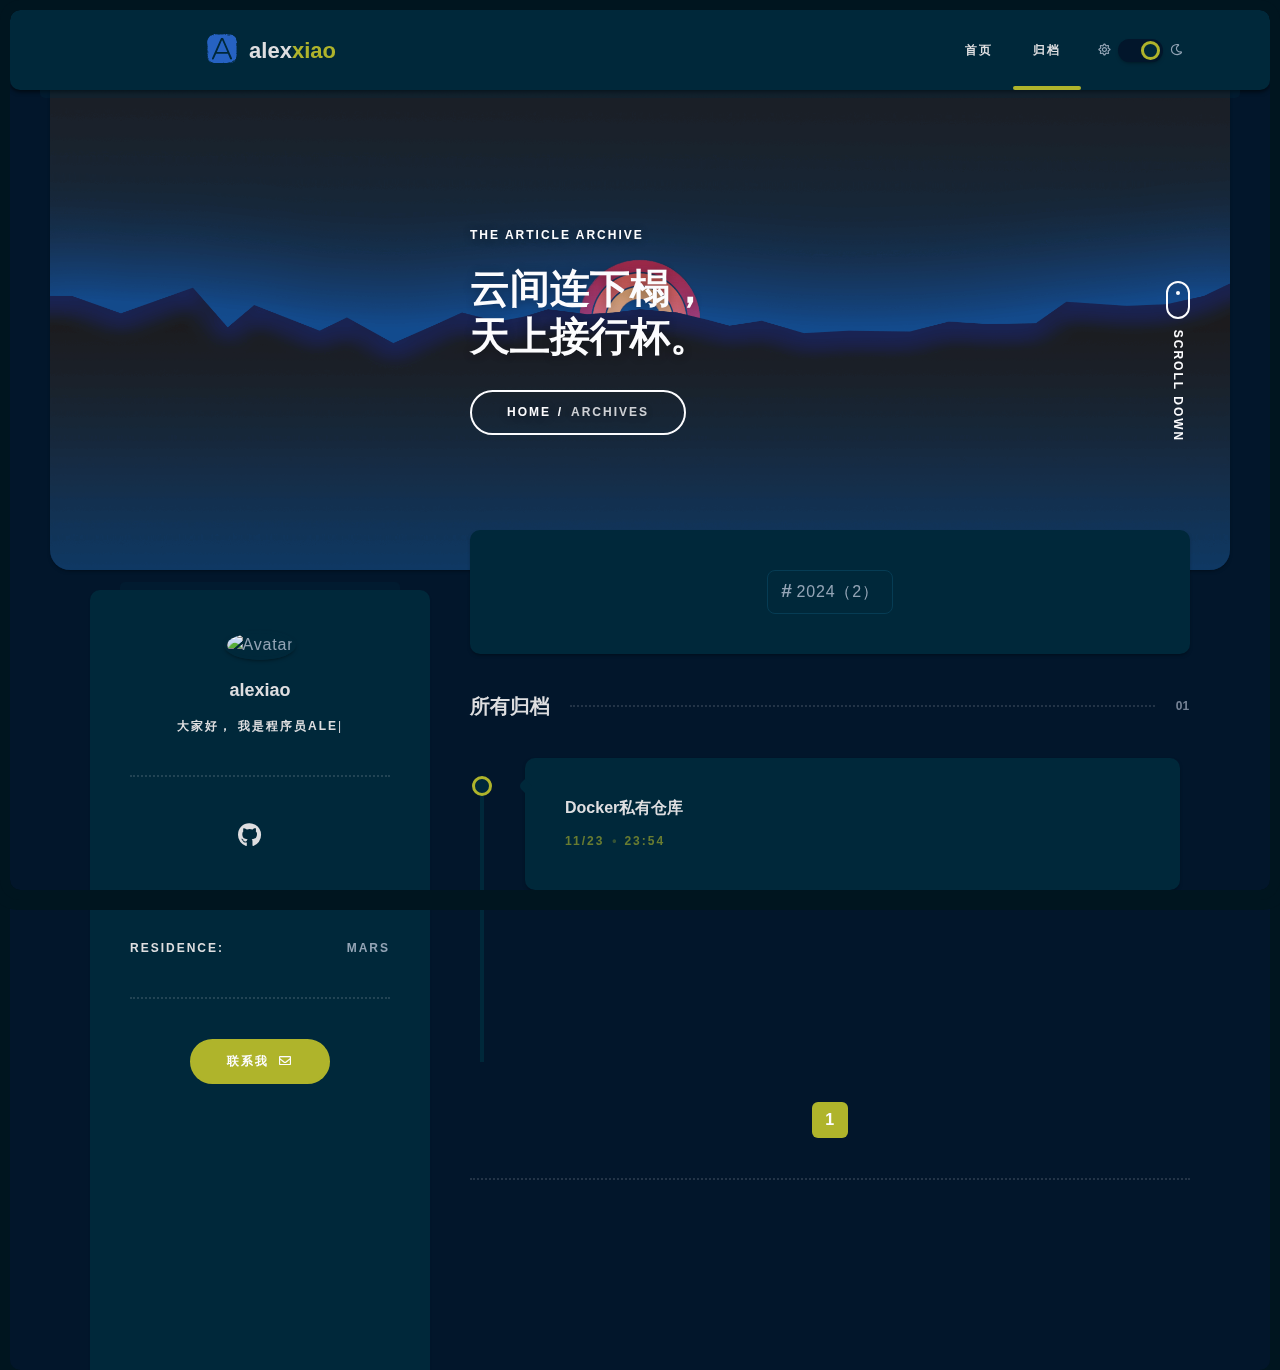
==== archives/index.html @ c77fba8f "Site updated: 2024-11-30 16:25:53" ====
<!DOCTYPE html>
<html lang="zh-Hans">

<head>
  <meta http-equiv="content-type" content="text/html; charset=utf-8">
<meta name="x5-fullscreen" content="true">
<meta name="full-screen" content="yes">
<meta name="theme-color" content="#317EFB" />
<meta content="width=device-width, initial-scale=1.0, maximum-scale=5.0, user-scalable=0" name="viewport">
<meta name="description" content="alexxiao的博客">
<meta property="og:type" content="website">
<meta property="og:title" content="AlexxiaoBlog">
<meta property="og:url" content="http://example.com/archives/index.html">
<meta property="og:site_name" content="AlexxiaoBlog">
<meta property="og:description" content="alexxiao的博客">
<meta property="og:locale">
<meta property="article:author" content="alexxiao">
<meta name="twitter:card" content="summary">


<title >AlexxiaoBlog</title>

<!-- Favicon -->

    <link href='/img/favicon.svg?v=2.2.4' rel='icon' type='image/png' sizes='16x16' ></link>


    <link href='/img/favicon.svg?v=2.2.4' rel='icon' type='image/png' sizes='32x32' ></link>




<!-- Plugin -->




    
<link rel="stylesheet" href="/css/plugins/bootstrap.row.css">

    
<link rel="stylesheet" href="https://unpkg.com/@fancyapps/ui@4.0/dist/fancybox.css">

    
    




<!-- Icon -->

    
<link rel="stylesheet" href="/css/plugins/font-awesome.min.css">




<!-- Variable -->
<script>window.ASYNC_CONFIG = {"hostname":"example.com","author":"alexxiao","root":"/","typed_text":["我是程序员alex，一名Java后端开发工程师。"],"theme_version":"2.2.4","theme":{"switch":true,"default":"style-dark"},"favicon":{"logo":"/img/favicon.svg","icon16":"/img/favicon.svg","icon32":"/img/favicon.svg","apple_touch_icon":null,"webmanifest":null,"visibilitychange":false,"hidden":"/failure.ico","show_text":"(/≧▽≦/)咦！又好了！","hide_text":"(●—●)喔哟，崩溃啦！"},"i18n":{"placeholder":"搜索文章...","empty":"找不到您查询的内容: ${query}","hits":"找到 ${hits} 条结果","hits_time":"找到 ${hits} 条结果（用时 ${time} 毫秒）","author":"本文作者：","copyright_link":"本文链接：","copyright_license_title":"版权声明：","copyright_license_content":"本博客所有文章除特别声明外，均默认采用 undefined 许可协议。","copy_success":"复制成功","copy_failure":"复制失败","open_read_mode":"进入阅读模式","exit_read_mode":"退出阅读模式","notice_outdate_message":"距离上次更新已经 undefined 天了, 文章内容可能已经过时。","sticky":"置顶","just":"刚刚","min":"分钟前","hour":"小时前","day":"天前","month":"个月前"},"swup":false,"plugin":{"flickr_justified_gallery":"https://unpkg.com/flickr-justified-gallery@latest/dist/fjGallery.min.js"},"icons":{"sun":"far fa-sun","moon":"far fa-moon","play":"fas fa-play","email":"far fa-envelope","next":"fas fa-arrow-right","calendar":"far fa-calendar-alt","clock":"far fa-clock","user":"far fa-user","back_top":"fas fa-arrow-up","close":"fas fa-times","search":"fas fa-search","reward":"fas fa-hand-holding-usd","toc_tag":"fas fa-th-list","read":"fas fa-book-reader","arrows":"fas fa-arrows-alt-h","double_arrows":"fas fa-angle-double-down","copy":"fas fa-copy"},"icontype":"font","highlight":{"plugin":"highlighjs","theme":true,"copy":true,"lang":true,"title":"default","height_limit":false},"toc":{"post_title":true},"live_time":{"start_time":"","prefix":"博客已萌萌哒运行 undefined 天"},"danmu":{"enable":true,"el":".trm-banner","avatar":true,"delayRange":5000,"speed":80}};</script>
<script id="async-page-config">window.PAGE_CONFIG = {"isPost":false,"isHome":false,"postUpdate":"2024-11-30 16:25:53"};</script>

<!-- Theme mode css -->
<link data-swup-theme rel="stylesheet" href="/css/index.css?v=2.2.4" id="trm-switch-style">
<script>
    let defaultMode = ASYNC_CONFIG.theme.default !=='auto' ?  ASYNC_CONFIG.theme.default : (window.matchMedia("(prefers-color-scheme: light)").matches ? 'style-light' : 'style-dark')
    let catchMode = localStorage.getItem('theme-mode') || defaultMode;
    let type = catchMode === 'style-dark' ? 'add' : 'remove';
    document.documentElement.classList[type]('dark')
</script>

<!-- CDN -->


    
    



<!-- Site Analytics -->

 
<meta name="generator" content="Hexo 7.3.0"></head>

<body>

  <!-- app wrapper -->
  <div class="trm-app-frame">

    <!-- page preloader -->
    <div class="trm-preloader">
    <div class="trm-holder">
        <div class="preloader">
            <div></div>
            <div></div>
            <div></div>
            <div></div>
            <div></div>
            <div></div>
            <div></div>
            <div></div>
            <div></div>
            <div></div>
        </div>
    </div>
</div>
    <!-- page preloader end -->

    <!-- change mode preloader -->
    <div class="trm-mode-swich-animation-frame">
    <div class="trm-mode-swich-animation">
        <i class="i-sun"><i class="iconfont far fa-sun"></i></i>
        <div class="trm-horizon"></div>
        <i class="i-moon"><i class="iconfont far fa-moon"></i></i>
    </div>
</div>
    <!-- change mode preloader end -->

      <!-- scroll container -->
      <div id="trm-dynamic-content" class="trm-swup-animation">
        <div id="trm-scroll-container" class="trm-scroll-container" style="opacity: 0">
            <!-- top bar -->
            <header class="trm-top-bar">
	<div class="container">
		<div class="trm-left-side">
			<!-- logo -->
<a href="/" class="trm-logo-frame trm-anima-link">
    
        <img alt="logo" src="/img/favicon.svg">
    
    
        <div class="trm-logo-text">
            alex<span>xiao</span>
        </div>
    
</a>
<!-- logo end -->
		</div>
		<div class="trm-right-side">
			<!-- menu -->
<div class="trm-menu">
    <nav>
        <ul>
            
            <li class="menu-item-has-children ">
                <a  href="/" target="">
                    首页
                </a>
                
            </li>
            
            <li class="menu-item-has-children current-menu-item">
                <a  href="/archives/" target="">
                    归档
                </a>
                
            </li>
            
        </ul>
    </nav>
</div>
<!-- menu end -->
			
    <!-- mode switcher place -->
    <div class="trm-mode-switcher-place">
        <div class="trm-mode-switcher">
            <i class="iconfont far fa-sun"></i>
            <input class="tgl tgl-light" id="trm-swich" type="checkbox">
            <label class="trm-swich" for="trm-swich"></label>
            <i class="iconfont far fa-moon"></i>
        </div>
    </div>
    <!-- mode switcher place end -->

			
		</div>
		<div class="trm-menu-btn">
			<span></span>
		</div>
	</div>
</header>
            <!-- top bar end -->

            <!-- body -->
            
<div class="trm-content-start">
    <!-- banner -->
    <div class="trm-banner">
    
    <!-- banner cover -->
    <img style="object-position:top;object-fit:cover;" alt="banner" class="trm-banner-cover" src="/img/banner.png">
    <!-- banner cover end -->
    

    <!-- banner content -->
    <div class="trm-banner-content trm-overlay">
        <div class="container">
            <div class="row">
                
                <div class="col-lg-4"></div>
                
                <div class="col-lg-8">

                    <!-- banner title -->
                    <div class="trm-banner-text ">
                        <div class="trm-label trm-mb-20">
                            The article archive
                        </div>
                        <h1 class="trm-mb-30 trm-hsmb-font">
                            云间连下榻，<br>天上接行杯。
                        </h1>

                        
                            <ul class="trm-breadcrumbs trm-label">
                                <li>
                                    <a href="/" class="trm-anima-link">Home</a>
                                </li>
                                <li>
                                    <span>
                                        archives
                                    </span>
                                </li>
                            </ul>
                        
                    </div>
                    <!-- banner title end -->

                    <!-- scroll hint -->
                    <span id="scroll-triger" class="trm-scroll-hint-frame">
                        <div class="trm-scroll-hint"></div>
                        <span class="trm-label">Scroll down</span>
                    </span>
                    <!-- scroll hint end -->

                </div>
            </div>
        </div>
    </div>
    <!-- banner content end -->
</div>
    <!-- banner end -->
    <div class="container">
        <div class="row">
            
                <div class="trm-page-sidebar col-lg-4 hidden-sm">
                    <!-- main card -->
                    <div class="trm-main-card-frame trm-sidebar">
    <div class="trm-main-card"> 
        <!-- card header -->
<div class="trm-mc-header">
    <div class="trm-avatar-frame trm-mb-20">
        <img alt="Avatar" class="trm-avatar" src="/img/avatar.png">
    </div>
    <h5 class="trm-name trm-mb-15">
        alexiao
    </h5>
    
        <div class="trm-label">
            大家好，
            <span class="trm-typed-text">
                <!-- Words for theme.user.typedText -->
            </span>
        </div>
    
</div>
<!-- card header end -->
        <!-- sidebar social -->

<div class="trm-divider trm-mb-40 trm-mt-40"></div>
<div class="trm-social">
    
        <a href="https://github.com" title="github" rel="nofollow" target="_blank">
            <i class="iconfont fab fa-github"></i>
        </a>
    
        <a href="https://gitee.com" title="gitee" rel="nofollow" target="_blank">
            <i class="iconfont iconfont cg-gitee"></i>
        </a>
    
</div>

<!-- sidebar social end -->
        <!-- info -->
<div class="trm-divider trm-mb-40 trm-mt-40"></div>
<ul class="trm-table trm-mb-20">
    
        <li>
            <div class="trm-label">
                Residence:
            </div>
            <div class="trm-label trm-label-light">
                Mars
            </div>
        </li>
    
</ul>
<!-- info end -->

        
    <div class="trm-divider trm-mb-40 trm-mt-40"></div>
    <!-- action button -->
    <div class="text-center">
        <a href="mailto:2810468241@qq.com" class="trm-btn">
            联系我
            <i class="iconfont far fa-envelope"></i>
        </a>
    </div>
    <!-- action button end -->

    </div>
</div>
                    <!-- main card end -->
                </div>
            
            <div class="trm-page-content col-lg-8">
                <div id="trm-content" class="trm-content">
                    <div class="row">
    <div class="col-lg-12">
        <div class="trm-card">
            <div style="padding: 0 20px;">
                
                    <ul class="trm-tag-list"><li class="trm-tag-list-item"><a class="archive-list-link" href="/archives/2024/">2024</a><span class="archive-list-count">（2）</span></li></ul>
                
            </div>
        </div>
    </div>
</div>

<!-- history -->

<div class="row">
    <div class="col-lg-12">
        <!-- title -->
        <h5 class="trm-title-with-divider">
            
                所有归档
            
            <span data-number="01"></span>
        </h5>
    </div>
    <div class="col-lg-12">
        <!-- timeline -->
        <div class="trm-timeline">
            
            <div class="trm-timeline-item trm-scroll-animation">
                <div class="trm-timeline-mark-light"></div>
                <div class="trm-timeline-mark"></div>
                <div class="trm-timeline-content more">
                    
                        <div class="trm-card-header">
                            <div class="trm-left-side">
                                <h6>
                                    <a href="/2024/11/23/Docker%E7%A7%81%E6%9C%89%E4%BB%93%E5%BA%93/" class="trm-anima-link">
                                        Docker私有仓库
                                    </a>
                                </h6>
                                <div class="trm-text-sm trm-accent-color trm-mt-15">
                                    <ul class="trm-card-data trm-label ">
                                        <li class="trm-accent-color">11/23</li>
                                        <li class="trm-accent-color">23:54</li>
                                        
                                    </ul>
                                </div>
                            </div>
                        </div>
                        
                    
                </div>
            </div>
            
            <div class="trm-timeline-item trm-scroll-animation">
                <div class="trm-timeline-mark-light"></div>
                <div class="trm-timeline-mark"></div>
                <div class="trm-timeline-content more">
                    
                        <div class="trm-card-header">
                            <div class="trm-left-side">
                                <h6>
                                    <a href="/2024/11/23/hello-world/" class="trm-anima-link">
                                        从零开始搭建一个后台模板
                                    </a>
                                </h6>
                                <div class="trm-text-sm trm-accent-color trm-mt-15">
                                    <ul class="trm-card-data trm-label ">
                                        <li class="trm-accent-color">11/23</li>
                                        <li class="trm-accent-color">18:32</li>
                                        
                                    </ul>
                                </div>
                            </div>
                        </div>
                        
                    
                </div>
            </div>
            
        </div>
        <!-- timeline end -->
    </div>
</div>

<!-- history end -->


    <div class="trm-pagination">
        <span class="page-number current">1</span>
    </div>





                    <div class="trm-divider footer-divider"></div>

                    <!-- footer -->
                    <footer class="trm-footer-card trm-scroll-animation">

    

    

    
        <div class="trm-footer-item">
            <span>
                由 <a href="https://hexo.io" target="_blank" rel="noopener">Hexo</a> 驱动 v7.3.0
            </span>
            <span class="footer-separator" data-separator=" | "></span>
            <span> 
                主题 - 
                <a rel="noopener" href='https://github.com/MaLuns/hexo-theme-async' target='_blank'>Async</a>
                v2.2.4
            </span>
        </div>
      

     

     
</footer>
                    <!-- footer end -->

                </div>
            </div>
        </div>
    </div>
</div>
            <!-- body end -->

            

            
<div class="trm-fixed-container">
    
    
    
    <div id="trm-back-top" class="trm-fixed-btn" data-title="回到顶部">
        <i class="iconfont fas fa-arrow-up"></i>
    </div>
</div>
        </div>
      </div>
      <!-- scroll container end -->
  </div>
  <!-- app wrapper end -->

  
  <!-- Plugin -->




    
    
<script src="https://unpkg.com/@fancyapps/ui@4.0/dist/fancybox.umd.js"></script>

    

    
        <script src="/js/plugins/typing.js?v=2.2.4"></script>
    

    

    <!-- 数学公式 -->
    

    <!-- 评论插件 -->
    

		
			<script src="/js/plugins/danmu.js?v=2.2.4"></script>
		




    <!-- Service Worker -->
    
    <!-- baidu push -->
    


<script id="async-script" src="/js/main.js?v=2.2.4"></script>

<!-- CDN -->


    

    

    



</body>

</html>
---- css/index.css ----
:root .trm-dark-icon {
  display: none;
}
:root.dark .trm-dark-icon {
  display: block;
}
:root.dark .trm-light-icon {
  display: none;
}
.click-animation:active {
  animation: linear 0.2s clickanimation forwards;
}
.shadow {
  transition: all 0.4s ease-in-out, box-shadow 0.3s ease;
  box-shadow: var(--box-shadow);
}
.shadow:hover {
  box-shadow: var(--box-shadow-hover);
}
@keyframes clickanimation {
  0% {
    transform: scale(1);
  }
  100% {
    transform: scale(0.97);
  }
}
:root {
  --primary: #afb42b;
  --primary-70: rgba(175, 180, 43, 0.7);
  --primary-50: rgba(175, 180, 43, 0.5);
  --primary-30: rgba(175, 180, 43, 0.3);
  --primary-weak: #c0ca33;
  --primary-weak-50: rgba(192, 202, 51, 0.5);
  --body-color: #5d5d5e;
  --body-color-5: rgba(93, 93, 94, 0.05);
  --body-bg-color: #00151f;
  --theme-color: #00283a;
  --theme-bg-color: #fcfcfe;
  --theme-bg-color-80: rgba(252, 252, 254, 0.8);
  --theme-bg2-color: #f4f5f7;
  --box-shadow: 1px 2px 4px -2px rgba(0, 0, 0, 0.15);
  --box-shadow-hover: 2px 2px 4px -2px #797979ab;
  --border-dotted: dotted 2px rgba(225, 225, 235, 0.9);
  --preloader-background: #00283a;
  --top-bar-box-shadow: 0 2px 4px 0 rgba(0, 0, 0, 0.15);
  --card-padding: 40px;
  --card-bottom-card: 40px;
  --card-border-radius: 10px;
  --card-top-color: #ffffff;
  --card-top-bg-color: #ff6a00;
  --card-cover-bg-color: #e9e9e9;
  --tabele-thead-bg-color: rgba(153, 169, 191, 0.1);
  --tabele-thead-border-color: #eee;
  --tab-border-color: #f1f1f1;
  --tab-botton-bg-color: #f1f1f1;
  --tab-botton-color: #7b7b7d;
  --tab-button-hover-bg-color: #eeeeee;
  --tab-button-active-bg-color: #ffffff;
  --fixed-button-bg-color: #ffffff;
  --fixed-button-color: #7b7b7d;
  --code-bg-color: #f1f1f1;
  --code-color: #476582;
  --notice-outdate-bg: #ffe6e6;
  --notice-outdate-color: #ff6666;
  --notice-outdate-border: #ff8080;
  --scroll-progress-bg-color: linear-gradient(#ffdddd, #e9ddff);
  --note-info-bg-color: #65758529;
  --note-tip-bg-color: #646cff29;
  --note-warning-bg-color: #eab30829;
  --note-danger-bg-color: #f43f5e29;
  --selection-bg-color: #1f2d3d;
  --selection-color: #f1f1f1;
}
:root.dark {
  --primary: #afb42b;
  --primary-70: rgba(175, 180, 43, 0.7);
  --primary-50: rgba(175, 180, 43, 0.5);
  --primary-30: rgba(175, 180, 43, 0.3);
  --primary-weak: #c0ca33;
  --primary-weak-50: rgba(192, 202, 51, 0.5);
  --body-color: #d1d9e9b3;
  --body-color-5: rgba(209, 217, 233, 0.05);
  --body-bg-color: #00151f;
  --theme-color: #dedee0;
  --theme-bg-color: #00283a;
  --theme-bg-color-80: rgba(0, 40, 58, 0.8);
  --theme-bg2-color: #02162b;
  --box-shadow: 0 2px 4px -2px rgba(0, 0, 0, 0.6);
  --box-shadow-hover: 2px 2px 4px -2px #282828fc;
  --border-dotted: dotted 2px rgba(225, 225, 235, 0.15);
  --preloader-background: #dedee0;
  --top-bar-box-shadow: 0 2px 4px 0 rgba(0, 0, 0, 0.6);
  --card-cover-bg-color: #162e38;
  --tabele-thead-bg-color: #525f663d;
  --tabele-thead-border-color: #ffffff1c;
  --tab-border-color: #063c54;
  --tab-botton-bg-color: #063c54;
  --tab-botton-color: #dedee0;
  --tab-button-hover-bg-color: #003146;
  --tab-button-active-bg-color: #042838;
  --fixed-button-bg-color: #063c54;
  --fixed-button-color: #dedee0;
  --code-bg-color: #3a3a3a;
  --code-color: #c9def1;
  --notice-outdate-bg: #403131;
  --notice-outdate-color: #ff6565;
  --notice-outdate-border: #bb1e1e;
  --scroll-progress-bg-color: linear-gradient(#82df7a80, #82df7a80);
  --selection-bg-color: #f1f1f1;
  --selection-color: #1f2d3d;
}
/* @media (prefers-color-scheme: dark) {
    :root {
        .dark()
    }
} */
@media (max-width: 768px) {
  :root {
    --card-padding: 20px;
    --card-bottom-card: 10px;
    --card-border-radius: 6px;
  }
  :root blockquote:before {
    top: 0;
  }
}
*,
::after,
::before {
  box-sizing: border-box;
  scrollbar-width: thin;
  scrollbar-color: var(--primary-50, #afb42b) transparent;
}
body {
  font-weight: 500;
  color: var(--body-color, #7b7b7d);
  background-color: var(--body-bg-color);
  letter-spacing: 0.05em;
  overflow-x: hidden;
  margin: 0;
  margin-right: calc(100% - 100vw);
  padding: 10px;
  height: 100vh;
  scroll-behavior: smooth;
  -webkit-font-smoothing: antialiased;
}
body::before {
  content: "";
  position: fixed;
  left: 10px;
  top: 10px;
  width: calc(100% - 20px);
  height: calc(100% - 20px);
  z-index: 9999;
  pointer-events: none;
  box-shadow: 0 0 0 20px var(--body-bg-color);
  border-radius: 10px;
  outline: var(--body-bg-color) solid 10px;
}
a,
a:hover {
  color: inherit;
  text-decoration: none;
}
a:focus {
  outline: inherit;
}
button {
  cursor: pointer;
}
.h1,
.h2,
.h3,
.h4,
.h5,
.h6,
h1,
h2,
h3,
h4,
h5,
h6 {
  line-height: 1.2;
  letter-spacing: 0;
  font-weight: 800;
  color: var(--theme-color, #00283a);
  margin-bottom: 0;
  margin-top: 0;
}
.h1,
h1 {
  font-size: 2.5rem;
}
.h2,
h2 {
  font-size: 2rem;
}
.h3,
h3 {
  font-size: 1.75rem;
}
.h4,
h4 {
  font-size: 1.5rem;
}
.h5,
h5 {
  font-size: 1.25rem;
}
.h6,
h6 {
  font-size: 1rem;
}
p {
  margin: 0;
}
.trm-text-sm {
  font-size: 12px;
}
.trm-text-lg {
  font-size: 16px;
}
.trm-contrast {
  color: var(--theme-color, #00283a) !important;
  opacity: 1 !important;
}
.trm-accent-color {
  color: var(--primary, #afb42b);
}
.trm-label {
  text-transform: uppercase;
  font-size: 12px;
  font-weight: 700;
  letter-spacing: 2px;
  color: var(--theme-color, #00283a);
  transition: all 0.4s ease-in-out;
}
.trm-label.trm-label-light {
  color: var(--body-color, #7b7b7d);
}
.trm-label.trm-label-color {
  color: var(--primary, #afb42b);
}
a.trm-label svg,
a.trm-label i {
  margin-left: 10px;
}
a.trm-label .arrow-right {
  margin-left: 5px;
  transition: all 0.4s ease-in-out;
}
a.trm-label:focus,
a.trm-label:hover {
  outline: inherit;
  color: var(--primary, #afb42b);
}
a.trm-label:focus .arrow-right,
a.trm-label:hover .arrow-right,
a.trm-label:focus .arrow-right,
a.trm-label:hover .arrow-right {
  transform: translateX(5px);
  color: inherit;
}
.trm-scroll-animation {
  transform: translateY(30px) scale(1.02);
  opacity: 0;
  transition: all 0.6s ease-in-out;
}
.trm-scroll-animation.trm-active-el {
  opacity: 1;
  transform: translateY(0) scale(1);
}
.trm-swup-animation {
  transition: all 0.6s ease-in-out;
  transition-delay: 0.6s;
}
html.is-animating .trm-preloader {
  opacity: 1;
  transition-delay: 0s;
  pointer-events: all;
  z-index: 100;
}
html.is-animating .trm-swup-animation {
  opacity: 0;
  transition-delay: 0s;
}
.trm-just-img {
  width: 100%;
  border-radius: 5px;
}
.trm-glow {
  animation-duration: 2s;
  animation-iteration-count: infinite;
  animation-name: glowing;
  animation-direction: alternate;
}
@keyframes glowing {
  0% {
    box-shadow: 0 0 0 transparent;
  }
  100% {
    box-shadow: 0 0 20px var(--primary-30, #afb42b);
  }
}
#trm-dynamic-content {
  height: 100%;
}
.trm-scroll-container {
  transition: opacity 0.6s;
}
.symbol-icon {
  width: 1em;
  height: 1em;
  vertical-align: -0.15em;
  fill: currentColor;
  overflow: hidden;
}
.katex-display {
  overflow-y: hidden;
  overflow-x: auto;
  padding: 0.5rem;
}
*::-webkit-selection,
*::-moz-selection,
*::selection {
  color: var(--selection-color);
  background-color: var(--selection-bg-color);
}
::-webkit-scrollbar {
  width: 8px;
  height: 8px;
}
::-webkit-scrollbar-thumb {
  border-radius: 2px;
  background-color: var(--primary-50, #afb42b);
}
::-webkit-scrollbar-track {
  border-radius: 2px;
  background-color: var(--body-bg-color);
}
@media (max-width: 768px) {
  body::before {
    content: unset;
  }
}
.trm-p-10 {
  padding: 10px !important;
}
.trm-mb-10 {
  margin-bottom: 10px;
}
.trm-mt-10 {
  margin-top: 10px;
}
.trm-p-15 {
  padding: 15px !important;
}
.trm-mb-15 {
  margin-bottom: 15px;
}
.trm-mt-15 {
  margin-top: 15px;
}
.trm-p-20 {
  padding: 20px !important;
}
.trm-mb-20 {
  margin-bottom: 20px;
}
.trm-mt-20 {
  margin-top: 20px;
}
.trm-p-25 {
  padding: 25px !important;
}
.trm-mb-25 {
  margin-bottom: 25px;
}
.trm-mt-25 {
  margin-top: 25px;
}
.trm-p-30 {
  padding: 30px !important;
}
.trm-mb-30 {
  margin-bottom: 30px;
}
.trm-mt-30 {
  margin-top: 30px;
}
.trm-p-35 {
  padding: 35px !important;
}
.trm-mb-35 {
  margin-bottom: 35px;
}
.trm-mt-35 {
  margin-top: 35px;
}
.trm-p-40 {
  padding: 40px !important;
}
.trm-mb-40 {
  margin-bottom: 40px;
}
.trm-mt-40 {
  margin-top: 40px;
}
.trm-preloader {
  width: 100%;
  height: 100vh;
  position: fixed;
  top: 0;
  left: 0;
  display: flex;
  justify-content: center;
  align-items: center;
  opacity: 0;
  pointer-events: none;
  transition: all 0.6s ease-in-out;
}
.preloader {
  width: 45px;
  height: 45px;
  position: absolute;
  left: 50%;
  top: 50%;
  transform: translateX(-50%) translateY(-50%);
  animation: rotatePreloader 1.5s infinite ease-in;
}
@keyframes rotatePreloader {
  0% {
    transform: translateX(-50%) translateY(-50%) rotateZ(0deg);
  }
  100% {
    transform: translateX(-50%) translateY(-50%) rotateZ(-360deg);
  }
}
.preloader div {
  position: absolute;
  width: 100%;
  height: 100%;
  opacity: 0;
}
.preloader div:before {
  content: "";
  position: absolute;
  left: 50%;
  top: 0;
  width: 12%;
  height: 12%;
  background-color: var(--preloader-background, #00283a);
  transform: translateX(-50%);
  border-radius: 50%;
}
.preloader div:nth-child(1) {
  transform: rotateZ(0deg);
  animation: rotateCircle1 1.5s infinite linear;
  z-index: 9;
}
@keyframes rotateCircle1 {
  0% {
    opacity: 0;
  }
  0% {
    opacity: 1;
    transform: rotateZ(36deg);
  }
  7% {
    transform: rotateZ(0deg);
  }
  57% {
    transform: rotateZ(0deg);
  }
  100% {
    transform: rotateZ(-324deg);
    opacity: 1;
  }
}
.preloader div:nth-child(2) {
  transform: rotateZ(36deg);
  animation: rotateCircle2 1.5s infinite linear;
  z-index: 8;
}
@keyframes rotateCircle2 {
  5% {
    opacity: 0;
  }
  5.0001% {
    opacity: 1;
    transform: rotateZ(0deg);
  }
  12% {
    transform: rotateZ(-36deg);
  }
  62% {
    transform: rotateZ(-36deg);
  }
  100% {
    transform: rotateZ(-324deg);
    opacity: 1;
  }
}
.preloader div:nth-child(3) {
  transform: rotateZ(72deg);
  animation: rotateCircle3 1.5s infinite linear;
  z-index: 7;
}
@keyframes rotateCircle3 {
  10% {
    opacity: 0;
  }
  10.0002% {
    opacity: 1;
    transform: rotateZ(-36deg);
  }
  17% {
    transform: rotateZ(-72deg);
  }
  67% {
    transform: rotateZ(-72deg);
  }
  100% {
    transform: rotateZ(-324deg);
    opacity: 1;
  }
}
.preloader div:nth-child(4) {
  transform: rotateZ(108deg);
  animation: rotateCircle4 1.5s infinite linear;
  z-index: 6;
}
@keyframes rotateCircle4 {
  15% {
    opacity: 0;
  }
  15.0003% {
    opacity: 1;
    transform: rotateZ(-72deg);
  }
  22% {
    transform: rotateZ(-108deg);
  }
  72% {
    transform: rotateZ(-108deg);
  }
  100% {
    transform: rotateZ(-324deg);
    opacity: 1;
  }
}
.preloader div:nth-child(5) {
  transform: rotateZ(144deg);
  animation: rotateCircle5 1.5s infinite linear;
  z-index: 5;
}
@keyframes rotateCircle5 {
  20% {
    opacity: 0;
  }
  20.0004% {
    opacity: 1;
    transform: rotateZ(-108deg);
  }
  27% {
    transform: rotateZ(-144deg);
  }
  77% {
    transform: rotateZ(-144deg);
  }
  100% {
    transform: rotateZ(-324deg);
    opacity: 1;
  }
}
.preloader div:nth-child(6) {
  transform: rotateZ(180deg);
  animation: rotateCircle6 1.5s infinite linear;
  z-index: 4;
}
@keyframes rotateCircle6 {
  25% {
    opacity: 0;
  }
  25.0005% {
    opacity: 1;
    transform: rotateZ(-144deg);
  }
  32% {
    transform: rotateZ(-180deg);
  }
  82% {
    transform: rotateZ(-180deg);
  }
  100% {
    transform: rotateZ(-324deg);
    opacity: 1;
  }
}
.preloader div:nth-child(7) {
  transform: rotateZ(216deg);
  animation: rotateCircle7 1.5s infinite linear;
  z-index: 3;
}
@keyframes rotateCircle7 {
  30% {
    opacity: 0;
  }
  30.0006% {
    opacity: 1;
    transform: rotateZ(-180deg);
  }
  37% {
    transform: rotateZ(-216deg);
  }
  87% {
    transform: rotateZ(-216deg);
  }
  100% {
    transform: rotateZ(-324deg);
    opacity: 1;
  }
}
.preloader div:nth-child(8) {
  transform: rotateZ(252deg);
  animation: rotateCircle8 1.5s infinite linear;
  z-index: 2;
}
@keyframes rotateCircle8 {
  35% {
    opacity: 0;
  }
  35.0007% {
    opacity: 1;
    transform: rotateZ(-216deg);
  }
  42% {
    transform: rotateZ(-252deg);
  }
  92% {
    transform: rotateZ(-252deg);
  }
  100% {
    transform: rotateZ(-324deg);
    opacity: 1;
  }
}
.preloader div:nth-child(9) {
  transform: rotateZ(288deg);
  animation: rotateCircle9 1.5s infinite linear;
  z-index: 1;
}
@keyframes rotateCircle9 {
  40% {
    opacity: 0;
  }
  40.0008% {
    opacity: 1;
    transform: rotateZ(-252deg);
  }
  47% {
    transform: rotateZ(-288deg);
  }
  97% {
    transform: rotateZ(-288deg);
  }
  100% {
    transform: rotateZ(-324deg);
    opacity: 1;
  }
}
.preloader div:nth-child(10) {
  transform: rotateZ(324deg);
  animation: rotateCircle10 1.5s infinite linear;
  z-index: 0;
}
@keyframes rotateCircle10 {
  45% {
    opacity: 0;
  }
  45.0009% {
    opacity: 1;
    transform: rotateZ(-288deg);
  }
  52% {
    transform: rotateZ(-324deg);
  }
  102% {
    transform: rotateZ(-324deg);
  }
  100% {
    transform: rotateZ(-324deg);
    opacity: 1;
  }
}
.trm-app-frame {
  border-radius: 10px;
  width: 100%;
  overflow: hidden;
  background-color: var(--theme-bg2-color, #f4f5f7);
  transition: all 0.4s ease-in-out;
  /* .trm-hidden-switcher {
        display: none;
    } */
}
.trm-app-frame .trm-content-start {
  margin: 0 40px;
}
.trm-app-frame .trm-content-start .container .trm-content {
  margin-top: -40px;
  padding: 0 0 40px;
  z-index: 0;
  position: relative;
  z-index: 1;
}
@media (max-width: 992px) {
  body {
    background-color: var(--theme-bg2-color, #f4f5f7);
    overflow: hidden auto;
    padding: 0;
  }
  .trm-app-frame {
    height: unset;
    border-radius: 0;
  }
  .trm-app-frame .trm-content-start {
    margin: 0;
    z-index: 999;
  }
  .trm-app-frame .trm-content-start .container .trm-content {
    margin-top: 0px;
  }
}
@media (max-width: 768px) {
  .trm-app-frame .trm-content-start .container {
    padding: 0 10px;
  }
  .trm-app-frame .trm-content-start .container .trm-content {
    margin-top: 10px;
    padding: 0 0 20px;
  }
}
.trm-top-bar {
  position: fixed;
  left: 10px;
  right: 10px;
  z-index: 9;
  height: 80px;
  border-radius: var(--card-border-radius, 10px);
  box-shadow: var(--top-bar-box-shadow, 0 2px 4px 0 rgba(0, 0, 0, 0.15));
  background-color: var(--theme-bg-color, #fcfcfe);
}
.trm-top-bar:after {
  content: "";
  position: absolute;
  left: 30px;
  height: 8px;
  width: calc(100% - 60px);
  background-color: var(--theme-bg-color, #fcfcfe);
  border-radius: 0 0 5px 5px;
  opacity: 0.3;
}
.trm-top-bar .container {
  display: flex;
  justify-content: space-between;
  align-items: center;
}
.trm-top-bar .container .trm-left-side {
  height: 100%;
  display: flex;
  align-items: center;
  justify-content: center;
  width: 33%;
}
.trm-top-bar .container .trm-left-side .trm-logo-frame {
  display: flex;
  align-items: center;
  height: 80px;
}
.trm-top-bar .container .trm-left-side .trm-logo-frame .trm-logo-text {
  position: relative;
  font-weight: 900;
  font-size: 22px;
  color: var(--theme-color, #00283a);
  letter-spacing: 0;
}
.trm-top-bar .container .trm-left-side .trm-logo-frame .trm-logo-text span {
  color: var(--primary, #afb42b);
}
.trm-top-bar .container .trm-left-side .trm-logo-frame img {
  width: 32px;
  margin-right: 10px;
}
.trm-top-bar .container .trm-right-side {
  height: 100%;
  display: flex;
  align-items: center;
  width: 66%;
  justify-content: flex-end;
}
.trm-top-bar .container .trm-search-btn {
  cursor: pointer;
}
.trm-top-bar .container .trm-mode-switcher-place + .trm-search-btn {
  margin-left: 20px;
}
@media (max-width: 1200px) {
  .trm-top-bar .trm-logo-text {
    display: none;
  }
  .trm-top-bar .container .trm-left-side {
    justify-content: start;
  }
  .trm-top-bar .container .trm-right-side {
    border-radius: 0 0 10px 10px;
    padding: 0 0 40px;
    display: flex;
    flex-direction: column;
    background-color: var(--theme-bg-color, #fcfcfe);
    position: absolute;
    z-index: -1;
    top: 80px;
    left: 0;
    height: auto;
    width: 100%;
    opacity: 0;
    pointer-events: none;
    box-shadow: var(--top-bar-box-shadow, 0 2px 4px 0 rgba(0, 0, 0, 0.15));
    transform: translateY(20px);
    transition: all 0.4s ease-in-out;
  }
  .trm-top-bar .container .trm-right-side.trm-active {
    opacity: 1;
    pointer-events: all;
    transform: translateY(0);
  }
}
@media (max-width: 992px) {
  .trm-top-bar {
    border-radius: 0;
    width: 100%;
  }
}
@media (max-width: 768px) {
  .trm-top-bar {
    left: 0;
    right: 0;
  }
}
.trm-menu {
  margin-right: 10px;
}
.trm-menu nav ul {
  display: flex;
  margin: 0;
  padding: 0;
}
.trm-menu nav ul li {
  height: 80px;
  position: relative;
  list-style-type: none;
  display: flex;
  justify-content: center;
  align-items: center;
}
.trm-menu nav ul li:after {
  content: "";
  position: absolute;
  bottom: 0;
  border-radius: 10px;
  height: 4px;
  width: 0;
  background-color: var(--primary, #afb42b);
  transition: all 0.4s ease-in-out;
}
.trm-menu nav ul li a {
  white-space: nowrap;
  height: 100%;
  width: 100%;
  padding: 0 20px;
  line-height: 80px;
  color: var(--theme-color, #00283a);
  text-transform: uppercase;
  font-size: 12px;
  letter-spacing: 2px;
  font-weight: 700;
  transition: all 0.4s ease-in-out;
}
.trm-menu nav ul li a:hover {
  color: var(--primary, #afb42b);
}
.trm-menu nav ul li ul {
  padding: 10px;
  pointer-events: none;
  background-color: var(--theme-bg-color, #fcfcfe);
  opacity: 0;
  transform: translateY(20px) translateX(-50%);
  height: auto;
  top: 80px;
  left: 50%;
  border-radius: 0 0 10px 10px;
  box-shadow: var(--box-shadow);
  position: absolute;
  z-index: 9;
  display: flex;
  flex-direction: column;
  transition: all 0.4s ease-in-out;
}
.trm-menu nav ul li ul li {
  height: 50px;
  margin: 0;
  justify-content: flex-start;
}
.trm-menu nav ul li ul li a {
  line-height: 50px;
}
.trm-menu nav ul li ul li:after,
.trm-menu nav ul li ul li:before {
  display: none;
}
.trm-menu nav ul li:hover ul {
  pointer-events: all;
  opacity: 1;
  transform: translateY(0) translateX(-50%);
}
.trm-menu nav ul li.current-item:after,
.trm-menu nav ul li.current-menu-item:after {
  width: 100%;
}
.trm-menu-btn {
  transform: scale(1.3);
  margin-top: 2px;
  padding: 8px 7px;
  width: 30px;
  height: 30px;
  cursor: pointer;
  display: none;
  justify-content: center;
  text-align: center;
}
.trm-menu-btn span {
  position: relative;
  margin: 5px 0 0;
}
.trm-menu-btn span:before {
  position: absolute;
  top: -5px;
}
.trm-menu-btn span:after {
  position: absolute;
  top: 5px;
}
.trm-menu-btn.trm-active span {
  transform: rotate(45deg);
}
.trm-menu-btn.trm-active span:before {
  transform: translate(0px, 5px) rotate(-90deg);
}
.trm-menu-btn.trm-active span:after {
  transform: translate(0px, -5px) rotate(-90deg);
}
.trm-menu-btn span,
.trm-menu-btn span:after,
.trm-menu-btn span:before {
  content: "";
  display: block;
  width: 15px;
  height: 0.15em;
  border-radius: 1px;
  background: var(--theme-color, #00283a);
  backface-visibility: hidden;
  transition: all 0.4s ease-in-out;
}
@media (max-width: 1200px) {
  .trm-menu {
    text-align: center;
    margin: 0;
    width: 100%;
  }
  .trm-menu nav {
    width: 100%;
  }
  .trm-menu nav ul {
    margin: 20px 0;
    flex-direction: column;
  }
  .trm-menu nav ul li {
    width: 100%;
    height: auto;
    display: block;
  }
  .trm-menu nav ul li:after {
    display: none;
  }
  .trm-menu nav ul li a {
    height: 50px;
    line-height: 50px;
  }
  /* .trm-menu nav ul li.menu-item-has-children a {
        pointer-events: none
    }

    .trm-menu nav ul li.menu-item-has-children ul li a {
        pointer-events: all
    } */
  .trm-menu nav ul li.current-menu-item a {
    color: var(--primary, #afb42b);
  }
  .trm-menu nav ul li.current-menu-item ul li a {
    color: var(--theme-color, #00283a);
  }
  .trm-menu nav ul li ul {
    border-radius: 0;
    background-color: var(--theme-bg2-color, #f4f5f7);
    top: 0;
    left: 0;
    width: 100%;
    padding: 0;
    position: relative;
    overflow: hidden;
    opacity: 1;
    transform: none;
    margin: 0;
    pointer-events: all;
    max-height: 0;
    box-shadow: var(--box-shadow);
    transform: translateY(20px);
  }
  .trm-menu nav ul li:hover ul {
    max-height: 300px;
    transform: translateY(0);
  }
  .trm-menu-btn {
    display: flex;
  }
}
.trm-mode-switcher-place .trm-mode-switcher {
  display: flex;
  justify-content: center;
  align-items: center;
}
.trm-mode-switcher-place .trm-mode-switcher svg,
.trm-mode-switcher-place .trm-mode-switcher i {
  margin: 0 7px;
  font-size: 12px;
}
.trm-mode-switcher-place .trm-mode-switcher .tgl {
  display: none;
}
.trm-mode-switcher-place .trm-mode-switcher .tgl,
.trm-mode-switcher-place .trm-mode-switcher .tgl *,
.trm-mode-switcher-place .trm-mode-switcher .tgl *:after,
.trm-mode-switcher-place .trm-mode-switcher .tgl *:before,
.trm-mode-switcher-place .trm-mode-switcher .tgl + .trm-swich,
.trm-mode-switcher-place .trm-mode-switcher .tgl:after,
.trm-mode-switcher-place .trm-mode-switcher .tgl:before {
  box-sizing: border-box;
}
.trm-mode-switcher-place .trm-mode-switcher .tgl::selection,
.trm-mode-switcher-place .trm-mode-switcher .tgl *::selection,
.trm-mode-switcher-place .trm-mode-switcher .tgl *:after::selection,
.trm-mode-switcher-place .trm-mode-switcher .tgl *:before::selection,
.trm-mode-switcher-place .trm-mode-switcher .tgl + .trm-swich::selection,
.trm-mode-switcher-place .trm-mode-switcher .tgl:after::selection,
.trm-mode-switcher-place .trm-mode-switcher .tgl:before::selection {
  background: 0;
}
.trm-mode-switcher-place .trm-mode-switcher .tgl + .trm-swich {
  outline: 0;
  display: block;
  width: 45px;
  height: 23px;
  position: relative;
  cursor: pointer;
  user-select: none;
}
.trm-mode-switcher-place .trm-mode-switcher .tgl + .trm-swich:after,
.trm-mode-switcher-place .trm-mode-switcher .tgl + .trm-swich:before {
  position: relative;
  display: block;
  content: "";
  width: 50%;
  height: 100%;
}
.trm-mode-switcher-place .trm-mode-switcher .tgl + .trm-swich:after {
  left: 0;
}
.trm-mode-switcher-place .trm-mode-switcher .tgl + .trm-swich:before {
  display: none;
}
.trm-mode-switcher-place .trm-mode-switcher .tgl:checked + .trm-swich:after {
  left: 50%;
}
.trm-mode-switcher-place .trm-mode-switcher .tgl-light + .trm-swich {
  margin-bottom: 0;
  box-shadow: var(--box-shadow);
  background: var(--theme-bg2-color, #f4f5f7);
  border-radius: 2em;
  padding: 2px;
  transition: all 0.4s ease-in-out;
}
.trm-mode-switcher-place .trm-mode-switcher .tgl-light + .trm-swich:after {
  width: 47%;
  border: solid 3px var(--primary, #afb42b);
  border-radius: 50%;
  background: var(--theme-bg-color, #fcfcfe);
  transition: all 0.2s ease-in-out;
}
.trm-mode-swich-animation-frame {
  position: fixed;
  width: 100%;
  height: 100%;
  display: flex;
  justify-content: center;
  align-items: center;
  opacity: 0;
  pointer-events: none;
  transition: all 0.4s ease-in-out;
}
.trm-mode-swich-animation-frame.trm-active {
  opacity: 1;
}
.trm-mode-swich-animation-frame .trm-mode-swich-animation {
  margin-bottom: 40px;
  width: 80px;
  height: 55px;
  position: relative;
  overflow: hidden;
  text-align: center;
}
.trm-mode-swich-animation-frame .trm-mode-swich-animation:before {
  content: "";
  height: 1px;
  width: 120%;
  border-bottom: dotted 5px var(--theme-color, #00283a);
  position: absolute;
  z-index: 9;
  bottom: 0;
  left: -10%;
}
.trm-mode-swich-animation-frame .trm-mode-swich-animation .i-sun {
  position: absolute;
  z-index: 0;
  top: 0;
  font-size: 32px;
  margin-left: -15px;
  opacity: 1;
  color: var(--theme-color, #00283a);
  transition: all 0.6s ease-in-out;
}
.trm-mode-swich-animation-frame .trm-mode-swich-animation .i-moon {
  position: absolute;
  z-index: 0;
  top: 0;
  font-size: 32px;
  margin-left: -15px;
  color: var(--theme-color, #00283a);
  opacity: 0;
  transform: translateY(70px) rotate(0);
  transition: all 0.6s ease-in-out;
}
.trm-mode-swich-animation-frame .trm-mode-swich-animation.trm-active .i-sun {
  transform: translateY(70px) rotate(360deg);
  opacity: 0;
}
.trm-mode-swich-animation-frame .trm-mode-swich-animation.trm-active .i-moon {
  transform: translateY(0) rotate(360deg);
  opacity: 1;
}
@media (max-width: 1200px) {
  .trm-mode-switcher {
    margin: 0 0 40px 0 !important;
  }
}
.portfolio {
  transition: all 0.4s ease-in-out;
}
.trm-list {
  padding: 0;
  margin: 0;
}
.trm-list li {
  position: relative;
  list-style-type: none;
  padding-left: 25px;
  color: var(--theme-color, #00283a);
  word-break: break-all;
}
.trm-list li:before {
  content: "";
  position: absolute;
  top: 6px;
  left: 0;
  height: 10px;
  width: 10px;
  border: solid 3px var(--primary, #afb42b);
  border-radius: 50%;
}
.trm-list li + li {
  margin-top: 15px;
}
.trm-tag-list {
  list-style: none;
  display: flex;
  padding: 0;
  margin: 0;
  justify-content: center;
  flex-wrap: wrap;
  gap: 0.6em;
}
.trm-tag-list .trm-tag-list-item {
  border: 1px solid var(--tab-border-color);
  padding: 0.4em 0.8em;
  border-radius: 8px;
  display: flex;
  align-items: center;
  cursor: pointer;
  transition: all 0.4s ease-in-out;
}
.trm-tag-list .trm-tag-list-item::before {
  content: "#";
  margin-right: 0.2em;
  font-size: 1.2em;
  font-weight: 600;
}
.trm-tag-list .trm-tag-list-item:hover {
  background-color: var(--primary);
  color: #fcfcfe;
  transform: scale(1.1);
}
blockquote {
  box-shadow: var(--box-shadow);
  margin: 0;
  display: block;
  position: relative;
  background-color: var(--theme-bg-color, #fcfcfe);
  color: var(--theme-color, #00283a);
  padding: 40px var(--card-padding, 40px);
  border-radius: var(--card-border-radius, 10px);
  font-style: italic;
  font-size: 16px;
  font-weight: 500;
}
blockquote:before {
  margin: 0;
  color: var(--primary, #afb42b);
  width: 50px;
  line-height: 55px;
  content: '"';
  position: absolute;
  top: 10px;
  left: 10px;
  font-size: 54px;
}
blockquote:after {
  margin: 0;
  color: var(--primary, #afb42b);
  line-height: 55px;
  content: '"';
  position: absolute;
  bottom: -16px;
  right: 16px;
  font-size: 54px;
}
.trm-card {
  background-color: var(--theme-bg-color, #fcfcfe);
  position: relative;
  border-radius: var(--card-border-radius, 10px);
  margin-bottom: var(--card-bottom-card, 40px);
  padding: var(--card-padding, 40px);
  transition: all 0.4s ease-in-out, box-shadow 0.3s ease;
  box-shadow: var(--box-shadow);
}
.trm-card .trm-icon {
  font-size: 22px;
  color: var(--theme-color, #00283a);
  margin-bottom: 20px;
}
.trm-card:hover {
  box-shadow: var(--box-shadow-hover);
}
.trm-skill-card {
  border-radius: var(--card-border-radius, 10px);
  background-color: var(--theme-bg-color, #fcfcfe);
  padding: var(--card-padding, 40px);
  margin-bottom: var(--card-bottom-card, 40px);
  transition: all 0.4s ease-in-out, box-shadow 0.3s ease;
  box-shadow: var(--box-shadow);
}
.trm-skill-card:hover {
  box-shadow: var(--box-shadow-hover);
}
.trm-skill-card .trm-skill-header {
  display: flex;
  justify-content: space-between;
}
.trm-skill-card .trm-progressbar-frame {
  overflow: hidden;
  border-radius: var(--card-border-radius, 10px);
  background-color: var(--theme-bg2-color, #f4f5f7);
  height: 5px;
  width: 100%;
  box-shadow: var(--box-shadow);
}
.trm-skill-card .trm-progressbar-frame .trm-progressbar {
  width: 0;
  height: 100%;
  background-color: var(--primary, #afb42b);
  transition: all 0.8s ease-in-out;
  transition-delay: 0.4s;
}
.trm-skill-card.trm-active-el .trm-progressbar-frame .p10 {
  width: 10%;
}
.trm-skill-card.trm-active-el .trm-progressbar-frame .p20 {
  width: 20%;
}
.trm-skill-card.trm-active-el .trm-progressbar-frame .p30 {
  width: 30%;
}
.trm-skill-card.trm-active-el .trm-progressbar-frame .p40 {
  width: 40%;
}
.trm-skill-card.trm-active-el .trm-progressbar-frame .p50 {
  width: 50%;
}
.trm-skill-card.trm-active-el .trm-progressbar-frame .p60 {
  width: 60%;
}
.trm-skill-card.trm-active-el .trm-progressbar-frame .p70 {
  width: 70%;
}
.trm-skill-card.trm-active-el .trm-progressbar-frame .p80 {
  width: 80%;
}
.trm-skill-card.trm-active-el .trm-progressbar-frame .p90 {
  width: 90%;
}
.trm-skill-card.trm-active-el .trm-progressbar-frame .p100 {
  width: 100%;
}
@media (max-width: 992px) {
  .trm-skill-card .trm-progressbar-frame .p10 {
    width: 10%;
  }
  .trm-skill-card .trm-progressbar-frame .p20 {
    width: 20%;
  }
  .trm-skill-card .trm-progressbar-frame .p30 {
    width: 30%;
  }
  .trm-skill-card .trm-progressbar-frame .p40 {
    width: 40%;
  }
  .trm-skill-card .trm-progressbar-frame .p50 {
    width: 50%;
  }
  .trm-skill-card .trm-progressbar-frame .p60 {
    width: 60%;
  }
  .trm-skill-card .trm-progressbar-frame .p70 {
    width: 70%;
  }
  .trm-skill-card .trm-progressbar-frame .p80 {
    width: 80%;
  }
  .trm-skill-card .trm-progressbar-frame .p90 {
    width: 90%;
  }
  .trm-skill-card .trm-progressbar-frame .p100 {
    width: 100%;
  }
}
.trm-link-box {
  padding: var(--card-padding, 40px);
  border-radius: var(--card-border-radius, 10px);
  background-color: var(--theme-bg-color, #fcfcfe);
  margin-bottom: var(--card-bottom-card, 40px);
  transition: all 0.4s ease-in-out, box-shadow 0.3s ease;
  box-shadow: var(--box-shadow);
}
.trm-link-box .trm-link-content {
  display: flex;
  align-items: center;
}
.trm-link-box .trm-link-text {
  flex: 1;
}
.trm-link-box .trm-link-text div {
  height: 2.6em;
}
.trm-link-box .trm-icon {
  width: 50px;
  height: 50px;
  margin-right: 20px;
}
.trm-link-box .trm-icon img {
  width: 100%;
  height: 100%;
  border-radius: 50%;
  box-shadow: none !important;
  padding: 2px;
}
.trm-link-box:active {
  animation: linear 0.2s clickanimation forwards;
}
.trm-link-box:hover {
  box-shadow: var(--box-shadow-hover);
}
.trm-main-card-frame {
  position: relative;
  z-index: 2;
  transform: translateY(-410px);
}
.trm-main-card-frame .trm-main-card {
  display: flex;
  flex-direction: column;
  justify-content: flex-start;
  padding: var(--card-padding, 40px);
  border-radius: var(--card-border-radius, 10px);
  width: 100%;
  height: calc(100vh - 100px);
  box-shadow: 0 2px 4px -2px rgba(0, 0, 0, 0.15);
  background-color: var(--theme-bg-color, #fcfcfe);
}
.trm-main-card-frame .trm-main-card.trm-active-el {
  border-radius: 0;
}
.trm-main-card-frame .trm-main-card:before {
  content: "";
  position: absolute;
  left: 30px;
  top: -8px;
  height: 8px;
  width: calc(100% - 60px);
  background-color: var(--theme-bg-color, #fcfcfe);
  border-radius: 5px 5px 0 0;
  opacity: 0.3;
}
.trm-main-card-frame .trm-main-card .trm-social {
  display: flex;
  flex-wrap: wrap;
  justify-content: center;
}
.trm-main-card-frame .trm-main-card .trm-social a {
  color: var(--theme-color, #00283a);
  margin: 6px 10px;
  transition: all 0.4s ease-in-out;
}
.trm-main-card-frame .trm-main-card .trm-social a:hover {
  color: var(--primary, #afb42b);
}
.trm-main-card-frame .trm-main-card .trm-social a svg,
.trm-main-card-frame .trm-main-card .trm-social a i {
  font-size: 24px;
}
.trm-main-card-frame .trm-main-card .trm-table {
  padding: 0;
  margin: 0;
}
.trm-main-card-frame .trm-main-card .trm-table li {
  display: flex;
  justify-content: space-between;
  margin-bottom: 10px;
}
.trm-main-card-frame .trm-main-card .trm-table li:last-child {
  margin-bottom: 0;
}
@media (min-width: 992px) {
  .trm-main-card-frame.fixed {
    position: fixed;
    top: 90px;
    transform: translateY(0);
  }
  .trm-main-card-frame.fixed .trm-main-card {
    border-radius: 0;
  }
}
@keyframes blink {
  0%,
  100% {
    opacity: 0;
  }
  50% {
    opacity: 1;
  }
}
@media (max-width: 992px) {
  .trm-main-card-frame {
    transform: translateY(-40px);
  }
  .trm-main-card-frame .trm-main-card {
    border-radius: var(--card-border-radius, 10px) !important;
    height: auto;
  }
}
.trm-mc-header {
  text-align: center;
}
.trm-mc-header .trm-avatar-frame {
  position: relative;
  display: inline-block;
}
.trm-mc-header .trm-avatar-frame .trm-avatar {
  border: solid 3px var(--theme-bg-color, #fcfcfe);
  box-shadow: var(--box-shadow);
  width: 110px;
  height: 110px;
  border-radius: 50%;
  object-fit: cover;
  object-position: top;
}
.trm-mc-header .trm-name {
  font-size: 18px;
}
.trm-mc-header .trm-name.trm-name-lg {
  font-size: 32px;
}
.trm-mc-header .trm-typed-text::after {
  content: "|";
  font-weight: 200;
  animation: blink ease 1s infinite;
}
.trm-counter-up {
  text-align: center;
  border-radius: var(--card-border-radius, 10px);
  box-shadow: var(--box-shadow);
  background-color: var(--theme-bg-color, #fcfcfe);
  padding: var(--card-padding, 40px);
  margin-bottom: var(--card-bottom-card, 40px);
}
.trm-counter-up:before {
  content: "";
  position: absolute;
  left: 30px;
  top: -8px;
  height: 8px;
  width: calc(100% - 60px);
  background-color: var(--theme-bg-color, #fcfcfe);
  border-radius: 5px 5px 0 0;
  opacity: 0.3;
}
.trm-counter-up .trm-counter-number {
  font-size: 24px;
  font-weight: 900;
  color: var(--theme-color, #00283a);
  line-height: 20px;
}
.trm-counter-up .trm-counter-number .trm-counter-symbol {
  color: var(--primary, #afb42b);
  font-size: 16px;
  margin-left: 3px;
}
.trm-contact-card {
  border-radius: var(--card-border-radius, 10px);
  background: var(--theme-bg-color, #fcfcfe);
  padding: var(--card-padding, 40px);
  box-shadow: var(--box-shadow);
}
.trm-contact-card .trm-form-bottom {
  display: flex;
  align-items: center;
}
.trm-contact-card .trm-form-bottom .trm-text-sm {
  margin-left: 40px;
}
@media (max-width: 992px) {
  .trm-contact-card .trm-form-bottom {
    flex-direction: column;
  }
  .trm-contact-card .trm-form-bottom .trm-text-sm {
    margin-left: 0;
    margin-top: 20px;
    text-align: center;
  }
}
.trm-blog-card {
  background-color: var(--theme-bg-color, #fcfcfe);
  position: relative;
  overflow: hidden;
  border-radius: var(--card-border-radius, 10px);
  margin-bottom: var(--card-bottom-card, 40px);
  transition: all 0.4s ease-in-out, box-shadow 0.3s ease;
  box-shadow: var(--box-shadow);
}
.trm-blog-card:active {
  animation: linear 0.2s clickanimation forwards;
}
.trm-blog-card:hover {
  box-shadow: var(--box-shadow-hover);
}
.trm-blog-card .trm-top {
  position: absolute;
  top: -18px;
  right: -36px;
  background: var(--card-top-bg-color);
  color: var(--card-top-color);
  padding: 30px 30px 4px;
  transform: rotate(45deg);
  font-size: 12px;
}
.trm-blog-card .trm-cover-frame {
  display: block;
  position: relative;
  padding-bottom: 60%;
  overflow: hidden;
}
.trm-blog-card .trm-cover-frame .trm-cover-date,
.trm-blog-card .trm-cover-frame .trm-cover-img,
.trm-blog-card .trm-cover-frame img {
  position: absolute;
  top: 0;
  left: 0;
  width: 100%;
  height: 100%;
  object-fit: cover;
  object-position: center;
  transform: scale(1.05);
  transition: all 0.4s ease-in-out;
}
.trm-blog-card .trm-cover-frame .trm-cover-date {
  background-color: var(--card-cover-bg-color, #f3f3f3);
  display: flex;
  flex-direction: column;
  justify-content: center;
  align-items: center;
  line-height: 1.2;
  font-family: fantasy;
}
.trm-blog-card .trm-cover-frame .trm-cover-date .trm-cover-day {
  font-size: 100px;
  font-weight: 800;
}
.trm-blog-card .trm-cover-frame .trm-cover-date .trm-cover-month {
  font-size: 20px;
}
.trm-blog-card .trm-cover-frame .trm-cover-img {
  background-repeat: no-repeat;
  background-position: center;
  background-size: cover;
}
.trm-blog-card .trm-card-descr {
  padding: var(--card-padding, 40px);
}
.trm-blog-card .trm-card-descr h5 a {
  font-size: 1.1rem;
  white-space: nowrap;
  text-overflow: ellipsis;
  width: 100%;
  display: inline-block;
  overflow: hidden;
}
.trm-blog-card .trm-card-descr .trm-category a {
  opacity: 0.6;
  transition: all 0.4s ease-in-out;
}
.trm-blog-card .trm-card-descr .trm-category a:hover {
  opacity: 1;
  color: var(--primary, #afb42b);
}
.trm-blog-card:hover .trm-cover-frame .trm-cover-img,
.trm-blog-card:hover .trm-cover-frame img {
  transform: scale(1);
}
.trm-card-data {
  padding: 0;
  margin: 0;
  display: flex;
}
.trm-card-data li {
  list-style-type: none;
  padding-right: 20px;
  position: relative;
  opacity: 0.6;
}
.trm-card-data li:after {
  content: "•";
  position: absolute;
  top: 0;
  right: 6px;
  opacity: 0.5;
}
.trm-card-data li:last-child:after {
  display: none;
}
.trm-older-publications-card {
  background-color: var(--theme-bg-color, #fcfcfe);
  position: relative;
  overflow: hidden;
  border-radius: var(--card-border-radius, 10px);
  padding: var(--card-padding, 40px);
  margin-bottom: var(--card-bottom-card, 40px);
  transition: all 0.4s ease-in-out, box-shadow 0.3s ease;
  box-shadow: var(--box-shadow);
}
.trm-older-publications-card:hover {
  box-shadow: var(--box-shadow-hover);
}
.trm-older-publications-card .trm-older-publication {
  margin-bottom: var(--card-bottom-card, 40px);
}
.trm-older-publications-card .trm-older-publication .trm-op-top {
  width: 100%;
  display: flex;
  align-items: center;
  justify-content: space-between;
}
.trm-older-publications-card .trm-older-publication .trm-op-top .trm-op-cover {
  width: 30%;
  height: 50px;
  margin-right: 20px;
  border-radius: 5px;
  position: relative;
  overflow: hidden;
}
.trm-older-publications-card .trm-older-publication .trm-op-top .trm-op-cover img {
  transform: scale(1.1);
  width: 100%;
  height: 100%;
  object-fit: cover;
  object-position: center;
  border-radius: 5px;
  transition: all 0.4s ease-in-out;
}
.trm-older-publications-card .trm-older-publication .trm-op-top .trm-op-title {
  width: 70%;
  overflow: hidden;
  text-overflow: ellipsis;
  display: -moz-box;
  -moz-box-orient: vertical;
  display: -webkit-box;
  -webkit-line-clamp: 2;
  -webkit-box-orient: vertical;
  line-clamp: 2;
  box-orient: vertical;
  transition: all 0.4s ease-in-out;
}
.trm-older-publications-card .trm-older-publication .trm-op-top:hover .trm-op-cover img {
  transform: scale(1);
}
.trm-older-publications-card .trm-older-publication .trm-op-top:hover .trm-op-title {
  color: var(--primary, #afb42b);
}
.trm-older-publications-card .trm-older-publication .trm-category a {
  opacity: 0.6;
  transition: all 0.4s ease-in-out;
}
.trm-older-publications-card .trm-older-publication .trm-category a:hover {
  opacity: 1;
  color: var(--primary, #afb42b);
}
.trm-older-publications-card .trm-older-publication .trm-card-data {
  padding: 0;
  margin: 0;
  display: flex;
}
.trm-older-publications-card .trm-older-publication .trm-card-data li {
  list-style-type: none;
  padding-right: 20px;
  position: relative;
  opacity: 0.6;
}
.trm-older-publications-card .trm-older-publication .trm-card-data li:after {
  content: "•";
  position: absolute;
  top: 0;
  right: 6px;
  opacity: 0.5;
}
.trm-older-publications-card .trm-older-publication .trm-card-data li:last-child:after {
  display: none;
}
.trm-older-publications-card .trm-older-publication:last-child {
  margin-bottom: 0;
}
.trm-blog-categories {
  text-align: center;
  position: relative;
  background-color: var(--theme-bg-color, #fcfcfe);
  border-radius: var(--card-border-radius, 10px);
  padding: var(--card-padding, 40px);
  margin-bottom: var(--card-bottom-card, 40px);
  transition: all 0.4s ease-in-out, box-shadow 0.3s ease;
  box-shadow: var(--box-shadow);
}
.trm-blog-categories:hover {
  box-shadow: var(--box-shadow-hover);
}
.trm-blog-categories:before {
  content: "";
  position: absolute;
  left: 30px;
  top: -8px;
  height: 8px;
  width: calc(100% - 60px);
  background-color: var(--theme-bg-color, #fcfcfe);
  border-radius: 5px 5px 0 0;
  opacity: 0.3;
}
.trm-blog-categories .trm-number {
  color: var(--theme-bg-color, #fcfcfe);
  margin-left: 5px;
  border-radius: 20px;
  font-size: 12px;
  font-weight: 600;
  display: inline-block;
  padding: 3px 10px;
  transform: translateY(-2px);
  background-color: var(--primary, #afb42b);
}
.trm-price {
  position: relative;
  overflow: hidden;
  text-align: center;
  background-color: var(--theme-bg-color, #fcfcfe);
  border-radius: var(--card-border-radius, 10px);
  padding: var(--card-padding, 40px);
  margin-bottom: var(--card-bottom-card, 40px);
  transition: all 0.4s ease-in-out, box-shadow 0.3s ease;
  box-shadow: var(--box-shadow);
}
.trm-price:hover {
  box-shadow: var(--box-shadow-hover);
}
.trm-price.trm-popular:after {
  content: "popular";
  color: #fcfcfe;
  text-transform: uppercase;
  font-size: 10px;
  font-weight: 700;
  letter-spacing: 2px;
  line-height: 20px;
  padding: 0 40px;
  background-color: var(--primary, #afb42b);
  height: 20px;
  transform: rotate(45deg);
  position: absolute;
  top: 23px;
  right: -40px;
}
.trm-price .trm-price-header {
  margin-bottom: 30px;
}
.trm-price .trm-price-number {
  font-size: 32px;
  font-weight: 900;
  color: var(--theme-color, #00283a);
  line-height: 30px;
}
.trm-price .trm-price-number sup {
  font-weight: 300;
  font-size: 14px;
  margin: 0 5px;
  color: var(--body-color, #7b7b7d);
}
.trm-price .trm-price-list {
  padding: 0;
  margin: 0 0 40px;
}
.trm-price .trm-price-list li {
  list-style-type: none;
  margin-bottom: 20px;
}
.trm-price .trm-price-list li.trm-label-light {
  text-decoration: line-through;
  opacity: 0.5;
}
.trm-portfolio-item {
  display: block;
  position: relative;
  overflow: hidden;
  margin-bottom: var(--card-bottom-card, 40px);
  border-radius: var(--card-border-radius, 10px);
  transition: all 0.4s ease-in-out, box-shadow 0.3s ease;
  box-shadow: var(--box-shadow);
}
.trm-portfolio-item:hover {
  box-shadow: var(--box-shadow-hover);
}
.trm-portfolio-item .trm-cover-frame {
  padding-bottom: 100%;
  position: relative;
  overflow: hidden;
}
.trm-portfolio-item .trm-cover-frame .trm-cover {
  position: absolute;
  top: 0;
  left: 0;
  width: 100%;
  height: 100%;
  object-fit: cover;
  object-position: center;
  transform: scale(1.05);
  margin: 0;
  transition: all 0.4s ease-in-out;
}
.trm-portfolio-item .trm-item-description {
  background-color: var(--theme-bg-color, #fcfcfe);
  position: absolute;
  width: 100%;
  padding: 20px 40px;
  bottom: 0;
  left: 0;
  display: flex;
  justify-content: space-between;
  align-items: center;
  box-shadow: var(--box-shadow);
  opacity: 0;
  transform: translateY(30px) scale(1.02);
  transition: all 0.4s ease-in-out;
}
.trm-portfolio-item .trm-item-description .trm-zoom-icon {
  background-color: var(--primary, #afb42b);
  border-radius: 50%;
  color: #fcfcfe;
  width: 40px;
  height: 40px;
  font-size: 12px;
  display: flex;
  justify-content: center;
  align-items: center;
}
.trm-portfolio-item:hover .trm-cover-frame .trm-cover {
  transform: scale(1);
}
.trm-portfolio-item:hover .trm-item-description {
  opacity: 1;
  transform: translateY(0) scale(1);
}
.trm-portfolio-item:focus {
  outline: inherit;
}
.trm-portfolio-item.trm-demo-card .trm-cover-frame {
  padding-bottom: 0;
}
.trm-portfolio-item.trm-demo-card .trm-cover-frame .trm-cover {
  position: relative;
}
@media (max-width: 992px) {
  .trm-portfolio-item .trm-item-description {
    transform: none;
    opacity: 1;
  }
}
.trm-order {
  background-color: var(--theme-bg-color, #fcfcfe);
  border-radius: var(--card-border-radius, 10px);
  overflow: hidden;
  display: none;
  width: 100%;
  max-width: 800px;
  padding: 0;
  transition: all 0.4s ease-in-out, box-shadow 0.3s ease;
  box-shadow: var(--box-shadow);
}
.trm-order:hover {
  box-shadow: var(--box-shadow-hover);
}
.trm-order .trm-popup-content {
  max-height: 550px;
  display: flex;
  align-items: stretch;
  height: 100%;
}
.trm-order .trm-popup-content img {
  display: block;
  width: 40%;
  object-fit: cover;
}
.trm-order .trm-popup-content .trm-popup-form-frame {
  text-align: center;
  position: relative;
  padding: 40px;
  width: 60%;
}
@media (max-width: 992px) {
  .trm-order {
    width: calc(100% - 40px);
  }
  .trm-order .trm-popup-content {
    height: auto;
  }
  .trm-order .trm-popup-content img {
    display: none;
  }
  .trm-order .trm-popup-content .trm-popup-form-frame {
    width: 100%;
  }
}
.trm-sliders-card {
  position: relative;
  overflow: visible;
  margin-left: -20px;
  margin-right: -20px;
  padding: 0 20px;
  margin-bottom: var(--card-bottom-card, 40px);
}
.trm-sliders-card .trm-slider-navigation {
  opacity: 0;
  cursor: pointer;
  position: absolute;
  z-index: 1;
  width: 100%;
  padding: 0 100px;
  top: 50px;
  left: 0;
  display: flex;
  justify-content: space-between;
  transition: all 0.4s ease-in-out;
}
.trm-sliders-card .trm-slider-navigation div.swiper-button-disabled {
  background-color: var(--theme-bg2-color, #f4f5f7);
  border-color: var(--theme-bg2-color, #f4f5f7);
  cursor: not-allowed;
}
.trm-sliders-card:hover .trm-slider-navigation {
  opacity: 1;
  padding: 0 60px;
}
.trm-slider-card {
  z-index: -1;
  text-align: center;
  padding: var(--card-padding, 40px);
  background-color: var(--theme-bg-color, #fcfcfe);
  border-radius: var(--card-border-radius, 10px);
  box-shadow: var(--box-shadow);
}
.trm-slider-card .trm-slider-author img {
  height: 70px;
  width: 70px;
  border-radius: 50%;
  object-fit: cover;
  object-position: center;
  margin-bottom: 20px;
  border: solid 3px var(--theme-bg-color, #fcfcfe);
  box-shadow: var(--box-shadow);
}
.trm-slider-card .trm-slider-text {
  padding-top: 20px;
}
@media (max-width: 992px) {
  .trm-sliders-card {
    overflow: hidden;
  }
}
.trm-project-card {
  position: relative;
  overflow: hidden;
  text-align: center;
  background-color: var(--theme-bg-color, #fcfcfe);
  border-radius: var(--card-border-radius, 10px);
  margin-bottom: var(--card-bottom-card, 40px);
  padding: var(--card-padding, 40px);
  transition: all 0.4s ease-in-out, box-shadow 0.3s ease;
  box-shadow: var(--box-shadow);
}
.trm-project-card:hover {
  box-shadow: var(--box-shadow-hover);
}
.trm-project-card .trm-project-desc {
  height: 3rem;
  overflow: hidden;
}
.trm-project-card:hover {
  transform: scale(1.05);
}
.trm-btn {
  white-space: nowrap;
  background-color: var(--primary, #afb42b);
  height: 45px;
  border: solid 2px var(--primary, #afb42b);
  color: #fcfcfe;
  text-transform: uppercase;
  font-size: 12px;
  font-weight: 700;
  letter-spacing: 2px;
  border-radius: 30px;
  display: inline-flex;
  padding: 0 35px;
  justify-content: center;
  align-items: center;
  transition: all 0.4s ease-in-out;
}
.trm-btn svg,
.trm-btn i {
  margin-left: 10px;
}
.trm-btn .arrow-right {
  margin-left: 10px;
  transition: all 0.4s ease-in-out;
}
.trm-btn .arrow-left {
  margin-right: 10px;
  transition: all 0.4s ease-in-out;
}
.trm-btn.trm-btn-sm {
  height: 40px;
  padding: 0 25px;
}
.trm-btn:hover {
  transform: scale(1.03);
  color: #fcfcfe;
  background-color: var(--primary-weak, #afb42b);
  border: solid 2px var(--primary-weak, #afb42b);
}
.trm-btn:hover .arrow-right {
  transform: translateX(5px);
}
.trm-btn:hover .arrow-left {
  transform: translateX(-5px);
}
.trm-btn.trm-btn-border {
  border: solid 2px #fcfcfe;
  background-color: transparent;
}
.trm-btn.trm-btn-border:hover {
  border: solid 2px #fcfcfe;
  background-color: transparent;
}
.trm-btn.trm-btn-circle {
  padding: 0;
  width: 45px;
  border-radius: 50%;
}
.trm-btn.trm-btn-circle.trm-btn-sm {
  width: 40px;
}
.trm-btn.trm-btn-circle svg,
.trm-btn.trm-btn-circle i {
  font-size: 13px;
  margin: 0;
}
.trm-btn:focus {
  outline: inherit;
}
.trm-video {
  box-shadow: var(--box-shadow);
  border-radius: 10px;
  position: relative;
  overflow: hidden;
  padding-bottom: 55%;
}
.trm-video img {
  border-radius: 10px;
  position: absolute;
  z-index: -1;
  top: 0;
  left: 0;
  object-fit: cover;
  object-position: top;
  width: 100%;
  height: 100%;
}
.trm-video .trm-video-content {
  position: absolute;
  top: 0;
  left: 0;
  width: 100%;
  height: 100%;
}
.trm-video .trm-video-content.trm-overlay {
  background-color: rgba(10, 15, 20, 0.2);
}
.trm-video .trm-button-puls {
  background-color: #fcfcfe;
  position: absolute;
  z-index: -1;
  border-radius: 50%;
  height: 70px;
  width: 70px;
  top: calc(50% - 35px);
  left: calc(50% - 35px);
  display: flex;
  justify-content: center;
  align-items: center;
  animation: puls 1s infinite;
}
.trm-video .trm-play-button {
  position: absolute;
  z-index: 39999;
  background-color: var(--primary, #afb42b);
  border-radius: 50%;
  box-shadow: var(--box-shadow);
  color: var(--theme-bg-color, #fcfcfe);
  height: 60px;
  width: 60px;
  top: calc(50% - 30px);
  left: calc(50% - 30px);
  display: flex;
  justify-content: center;
  align-items: center;
  transition: all 0.4s ease-in-out;
}
.trm-video .trm-play-button svg,
.trm-video .trm-play-button i {
  margin-left: 3px;
}
.trm-video .trm-play-button:focus {
  outline: inherit;
}
.trm-video .trm-play-button:hover {
  transform: scale(1.1);
}
@keyframes puls {
  0% {
    opacity: 1;
    transform: scale(0.9);
  }
  100% {
    opacity: 0;
    transform: scale(1.3);
  }
}
form,
.form {
  position: relative;
  width: 100%;
}
form input,
.form input {
  color: var(--theme-color, #00283a);
  box-sizing: border-box;
  display: block;
  width: 100%;
  height: 45px;
  border-radius: 10px;
  margin-bottom: 20px;
  border: 0;
  box-shadow: var(--box-shadow);
  background-color: var(--theme-bg2-color, #f4f5f7);
  padding: 0 20px;
}
form input:focus,
.form input:focus {
  outline: inherit;
}
form textarea,
.form textarea {
  color: var(--theme-color, #00283a);
  box-sizing: border-box;
  display: block;
  width: 100%;
  border-radius: 10px;
  margin-bottom: 40px;
  border: 0;
  box-shadow: var(--box-shadow);
  background-color: var(--theme-bg2-color, #f4f5f7);
  padding: 15px 20px;
}
form textarea:focus,
.form textarea:focus {
  outline: inherit;
}
.trm-banner {
  width: 100%;
  height: 560px;
  position: relative;
  z-index: 1;
  overflow: hidden;
  border-radius: 0 0 20px 20px;
  box-shadow: var(--box-shadow);
}
.trm-banner .trm-slideshow {
  position: absolute;
  top: 0;
  left: 0;
  height: 100%;
  width: 100%;
}
.trm-banner .trm-banner-cover {
  z-index: -1;
  position: absolute;
  width: 100%;
  height: 100%;
  object-fit: cover;
  object-position: top;
}
.trm-banner .trm-publication-cover {
  z-index: -1;
  position: absolute;
  width: 100%;
  height: 100%;
  object-fit: cover;
  object-position: center;
}
.trm-banner .trm-banner-content {
  padding-top: 80px;
  z-index: 999;
  position: absolute;
  bottom: 0;
  width: 100%;
  height: 100%;
  display: flex;
  align-items: center;
}
.trm-banner .trm-banner-content.trm-overlay {
  background-color: rgba(10, 15, 20, 0.2);
}
.trm-banner .trm-banner-content .trm-banner-text {
  padding-right: 10px;
}
.trm-banner .trm-banner-content .trm-banner-text * {
  color: #fcfcfe;
  text-shadow: 0 1px 10px rgba(0, 0, 0, 0.3);
}
.trm-banner .trm-banner-content .trm-banner-text .trm-breadcrumbs {
  margin: 0;
  padding: 0;
  display: inline-flex;
  border: solid 2px #fcfcfe;
  background-color: transparent;
  padding: 0 35px;
  height: 45px;
  align-items: center;
  border-radius: 30px;
}
.trm-banner .trm-banner-content .trm-banner-text .trm-breadcrumbs li {
  padding-right: 20px;
  list-style-type: none;
  position: relative;
}
.trm-banner .trm-banner-content .trm-banner-text .trm-breadcrumbs li:after {
  content: "/";
  position: absolute;
  top: 0;
  right: 8px;
}
.trm-banner .trm-banner-content .trm-banner-text .trm-breadcrumbs li:last-child {
  padding-right: 0;
}
.trm-banner .trm-banner-content .trm-banner-text .trm-breadcrumbs li:last-child:after {
  display: none;
}
.trm-banner .trm-banner-content .trm-banner-text .trm-breadcrumbs li a {
  transition: all 0.4s ease-in-out;
}
.trm-banner .trm-banner-content .trm-banner-text .trm-breadcrumbs li a:hover {
  color: var(--primary, #afb42b);
}
.trm-banner .trm-banner-content .trm-banner-text .trm-breadcrumbs li span {
  opacity: 0.8;
  cursor: not-allowed;
}
.trm-banner .trm-banner-content .trm-banner-text.trm-text-center {
  text-align: center;
  margin-top: -50px;
}
.trm-banner .trm-banner-content .trm-scroll-hint-frame {
  position: absolute;
  right: 20px;
  bottom: 0;
  height: 250px;
  display: flex;
  flex-direction: column;
  justify-content: center;
  align-items: center;
}
.trm-banner .trm-banner-content .trm-scroll-hint-frame .trm-label {
  display: block;
  white-space: nowrap;
  position: absolute;
  bottom: 40px;
  color: #fcfcfe;
  transform: rotate(90deg);
}
.trm-banner .trm-banner-content .trm-scroll-hint-frame .trm-scroll-hint {
  margin-bottom: 20px;
  position: relative;
  height: 38px;
  width: 24px;
  border: solid 2px #fcfcfe;
  border-radius: 15px;
}
.trm-banner .trm-banner-content .trm-scroll-hint-frame .trm-scroll-hint:after {
  content: "";
  height: 4px;
  width: 4px;
  border-radius: 50%;
  background-color: #fcfcfe;
  position: absolute;
  top: 8px;
  left: calc(50% - 2px);
  animation: mouse 1s infinite;
}
@media (max-width: 992px) {
  .trm-banner {
    height: 350px;
    border-radius: 0 0 10px 10px;
  }
  .trm-banner .trm-banner-cover {
    top: 0;
    height: 100%;
  }
  .trm-banner .trm-banner-content .trm-banner-text {
    text-align: center;
    padding-right: 0;
  }
  .trm-banner .trm-banner-content .trm-banner-text.trm-text-center {
    text-align: center;
    margin-top: 0;
  }
  .trm-banner .trm-banner-content .trm-banner-text .trm-breadcrumbs {
    display: none;
  }
  .trm-banner .trm-banner-content .trm-scroll-hint-frame {
    display: none;
  }
}
@media (max-width: 768px) {
  .trm-banner {
    height: 250px;
    border-radius: 0;
  }
  .trm-banner .trm-banner-content .trm-banner-text .trm-hsmb-font {
    font-size: 1.8rem;
    padding: 0 10px;
    overflow: hidden;
    white-space: nowrap;
    text-overflow: ellipsis;
  }
}
@keyframes mouse {
  0% {
    opacity: 1;
    transform: translateY(0);
  }
  100% {
    opacity: 0;
    transform: translateY(8px);
  }
}
.trm-title-with-divider {
  display: flex;
  align-items: center;
  white-space: nowrap;
  margin-bottom: var(--card-bottom-card);
}
.trm-title-with-divider span {
  position: relative;
  margin-left: 20px;
  margin-right: 35px;
  display: inline-block;
  height: 1px;
  border-bottom: var(--border-dotted, dotted 2px rgba(225, 225, 235, 0.9));
  width: 100%;
}
.trm-title-with-divider span:after {
  content: attr(data-number);
  border-radius: 50%;
  position: absolute;
  font-size: 12px;
  font-weight: 600;
  text-align: center;
  color: var(--body-color, #7b7b7d);
  opacity: 0.8;
  width: 15px;
  height: 15px;
  top: -6px;
  right: -35px;
}
@media (max-width: 768px) {
  .trm-title-with-divider {
    background: var(--theme-bg-color, #fcfcfe);
    border-radius: var(--card-border-radius, 10px);
    font-size: 1rem;
    padding: 10px;
    margin-bottom: 10px;
  }
}
.trm-divider {
  height: 1px;
  border-bottom: var(--border-dotted, dotted 2px rgba(225, 225, 235, 0.9));
  width: 100%;
}
.trm-divider.footer-divider {
  margin-bottom: var(--card-bottom-card);
}
.trm-divider + .trm-divider {
  display: none;
}
.trm-timeline {
  position: relative;
  padding: 0 10px;
}
.trm-timeline::before {
  content: "";
  position: absolute;
  top: 20px;
  left: 10px;
  height: calc(100% - 20px);
  width: 4px;
  background-color: var(--theme-bg-color, #fcfcfe);
}
.trm-timeline .trm-timeline-item {
  position: relative;
}
.trm-timeline .trm-timeline-item .trm-timeline-mark-light {
  background-color: var(--primary-weak, #afb42b);
  position: absolute;
  top: 15px;
  left: -11px;
  width: 26px;
  height: 26px;
  opacity: 0;
  border-radius: 50%;
  transition: all 0.4s ease-in-out;
}
.trm-timeline .trm-timeline-item .trm-timeline-mark {
  position: absolute;
  top: 18px;
  left: -8px;
  width: 20px;
  height: 20px;
  border-radius: 50%;
  border: solid 3px var(--primary, #afb42b);
  background-color: var(--theme-bg-color, #fcfcfe);
}
.trm-timeline .trm-timeline-item:hover .trm-timeline-mark-light {
  animation: puls 1s infinite;
}
.trm-timeline .trm-timeline-content {
  border-radius: var(--card-border-radius, 10px);
  position: relative;
  margin-left: 45px;
  background-color: var(--theme-bg-color, #fcfcfe);
  padding: var(--card-padding, 40px);
  margin-bottom: var(--card-bottom-card, 40px);
  transition: all 0.4s ease-in-out, box-shadow 0.3s ease;
  box-shadow: var(--box-shadow);
}
.trm-timeline .trm-timeline-content:after {
  height: 10px;
  width: 10px;
  background-color: var(--theme-bg-color, #fcfcfe);
  transform: rotate(-135deg);
  content: "";
  position: absolute;
  top: 23px;
  left: -5px;
  border-top-right-radius: 50%;
}
.trm-timeline .trm-timeline-content .trm-card-header {
  width: 100%;
  display: flex;
  align-items: baseline;
  justify-content: space-between;
  flex-wrap: wrap;
}
.trm-timeline .trm-timeline-content .trm-card-header .trm-right-side {
  margin-bottom: 15px;
}
.trm-timeline .trm-timeline-content .trm-card-header .trm-right-side .trm-date {
  color: var(--theme-color, #00283a);
  margin-left: auto;
  background-color: var(--theme-bg2-color, #f4f5f7);
  padding: 5px 15px;
  border-radius: 15px;
  font-size: 10px;
}
.trm-timeline .trm-timeline-content .trm-publication > p:last-of-type {
  margin-bottom: 0;
}
.trm-timeline .trm-timeline-content.less {
  margin-left: 35px;
  padding: 20px;
}
.trm-timeline .trm-timeline-content:hover {
  box-shadow: var(--box-shadow-hover);
}
@media (max-width: 768px) {
  .trm-timeline {
    padding: 0;
  }
  .trm-timeline::before {
    content: unset;
  }
  .trm-timeline .trm-timeline-content {
    margin-left: 0;
  }
  .trm-timeline .trm-timeline-content::after {
    content: unset;
  }
  .trm-timeline .trm-timeline-item .trm-timeline-mark-light,
  .trm-timeline .trm-timeline-item .trm-timeline-mark {
    display: none;
  }
}
.trm-footer-card {
  background-color: var(--theme-bg-color, #fcfcfe);
  border-radius: var(--card-border-radius, 10px);
  text-align: center;
  width: 100%;
  padding: 20px;
  transition: all 0.4s ease-in-out, box-shadow 0.3s ease;
  box-shadow: var(--box-shadow);
}
.trm-footer-card:hover {
  box-shadow: var(--box-shadow-hover);
}
.trm-footer-card .trm-footer-item {
  color: var(--body-color, #7b7b7d);
  min-height: 1.6rem;
  line-height: 1.6rem;
  font-size: 0.9rem;
  display: flex;
  justify-content: center;
  align-items: center;
  flex-wrap: wrap;
}
.trm-footer-card .trm-footer-item a {
  color: var(--primary, #afb42b);
  transition: all 0.4s ease-in-out;
}
.trm-footer-card .trm-footer-item a:hover {
  color: var(--primary-weak, #afb42b);
}
.trm-footer-card .footer-separator,
.trm-footer-card #since {
  margin: 0 0.5rem;
}
.trm-footer-card .footer-separator::before {
  content: attr(data-separator);
}
@media (max-width: 768px) {
  .trm-footer-card .footer-separator::before {
    content: "  ";
  }
}
.trm-pagination {
  padding: 0;
  margin: 0;
  display: flex;
  justify-content: center;
  margin-bottom: var(--card-bottom-card);
}
.trm-pagination:first-child {
  margin-left: 0;
}
.trm-pagination:last-child {
  margin-right: 0;
}
.trm-pagination a,
.trm-pagination span {
  display: inline-block;
  height: 36px;
  width: 36px;
  line-height: 36px;
  font-weight: 700;
  text-align: center;
  border-radius: 6px;
  transition: all 0.4s ease-in-out;
}
.trm-pagination a:hover {
  opacity: 1;
  color: var(--primary, #afb42b);
}
.trm-pagination span.current {
  color: #fcfcfe;
  background-color: var(--primary, #afb42b);
}
.trm-publication {
  word-break: break-all;
}
.trm-publication p {
  margin-bottom: 20px;
}
.trm-publication p + p {
  margin-top: -14px;
}
.trm-publication blockquote {
  background-color: var(--theme-bg2-color, #f4f5f7);
  box-shadow: var(--box-shadow);
  margin-bottom: 1rem;
}
.trm-publication blockquote::before {
  color: var(--primary, #afb42b);
}
.trm-publication blockquote::after {
  color: var(--primary, #afb42b);
}
.trm-publication img,
.trm-publication svg {
  display: block;
  max-width: 100%;
  border-radius: 8px;
  margin: 0.5rem auto;
}
.trm-publication img + em,
.trm-publication svg + em {
  display: block;
  font-size: 0.9rem;
  font-style: normal;
  text-align: center;
}
.trm-publication img.emoji,
.trm-publication svg.emoji {
  display: inline-block;
  left: 0;
  transform: none;
  width: 1rem;
  height: 1rem;
  vertical-align: text-top;
  padding: 0;
  margin: 0;
}
.trm-publication .katex svg {
  margin: unset;
}
.trm-publication [data-tag="post-image"] {
  cursor: zoom-in;
  transition: 0.2s;
  opacity: 0;
}
.trm-publication [data-tag="post-image"]:hover {
  filter: blur(0) brightness(0.75);
  -webkit-filter: blur(0) brightness(0.75);
}
.trm-publication [data-fancybox] + em {
  display: block;
  font-size: 0.9rem;
  font-style: normal;
  text-align: center;
}
.trm-publication [data-fancybox="article"]:after {
  content: "\200B";
  display: block;
  height: 0;
  clear: both;
}
.trm-publication ul {
  padding: 0;
  margin-left: 10px;
  margin-bottom: 20px;
}
.trm-publication ul li {
  position: relative;
  list-style-type: none;
  padding-left: 20px;
}
.trm-publication ul li:before {
  content: "";
  position: absolute;
  top: 6px;
  left: 0;
  height: 10px;
  width: 10px;
  border: solid 3px var(--primary, #afb42b);
  border-radius: 50%;
}
.trm-publication ul li + li {
  margin-top: 10px;
}
.trm-publication ul li:has(> input) {
  padding-left: 0px;
}
.trm-publication ul li:has(> input):before {
  display: none;
}
.trm-publication ul ul {
  margin-top: 10px;
}
.trm-publication h1,
.trm-publication h2,
.trm-publication h3,
.trm-publication h4,
.trm-publication h5 {
  margin-top: 2rem;
  margin-bottom: 1rem;
  font-weight: bold;
  font-size: initial;
  display: flex;
  align-items: center;
  cursor: pointer;
}
.trm-publication h1 .trm-toc-icon,
.trm-publication h2 .trm-toc-icon,
.trm-publication h3 .trm-toc-icon,
.trm-publication h4 .trm-toc-icon,
.trm-publication h5 .trm-toc-icon {
  display: inline-block;
  opacity: 0;
  font-size: 16px;
  margin-left: 0.5rem;
  transform: translateX(4px);
  pointer-events: none;
  transition: all 0.4s ease-in-out;
}
@media (any-hover: hover) {
  .trm-publication h1:hover .trm-toc-icon,
  .trm-publication h2:hover .trm-toc-icon,
  .trm-publication h3:hover .trm-toc-icon,
  .trm-publication h4:hover .trm-toc-icon,
  .trm-publication h5:hover .trm-toc-icon {
    opacity: 1;
    transform: translateX(0);
    pointer-events: all;
  }
}
.trm-publication h4:before,
.trm-publication h5:before,
.trm-publication h6:before {
  display: inline-block;
  width: 1em;
  content: "#";
}
.trm-publication h1 {
  font-size: 2.5em;
}
.trm-publication h2 {
  font-size: 1.7em;
  position: relative;
  padding-bottom: 10px;
}
.trm-publication h2::before {
  content: "";
  width: 100%;
  padding: 0px 20px;
  border-bottom: 1px solid var(--theme-bg2-color, #f4f5f7);
  position: absolute;
  bottom: -1px;
  left: -20px;
  box-sizing: unset;
}
.trm-publication h2::after {
  transition: all 0.4s ease-in-out;
  content: "";
  position: absolute;
  background-color: var(--primary, #afb42b);
  width: 1em;
  height: 5px;
  bottom: -3px;
  left: 0;
  border-radius: 10px;
}
.trm-publication h2:hover::after {
  width: 2em;
}
.trm-publication h3 {
  font-size: 1.3em;
}
.trm-publication h4 {
  font-size: 1.15em;
}
.trm-publication h5 {
  font-size: 1em;
}
.trm-publication h6 {
  font-size: 0.9em;
}
.trm-publication table {
  display: table;
  width: 100%;
  border-spacing: 0;
  border-collapse: collapse;
  empty-cells: show;
}
.trm-publication table thead {
  background: var(--tabele-thead-bg-color);
}
.trm-publication table tr {
  border: 0;
}
.trm-publication table tr th,
.trm-publication table tr td {
  font-size: 16px;
  border: 1px solid var(--tabele-thead-border-color);
  padding: 5px 10px;
}
.trm-publication a {
  background: linear-gradient(var(--primary-50, #afb42b), var(--primary-weak-50, #afb42b)) bottom no-repeat;
  background-size: 100% 0.4em;
  transition: all 0.4s ease-in-out;
}
.trm-publication a:hover {
  background-size: 100% 60%;
}
.trm-publication p > code,
.trm-publication > code {
  color: var(--code-color);
  background: var(--code-bg-color);
  border-radius: 4px;
  padding: 3px 6px;
  margin: 0 5px;
  font-size: 90%;
  word-break: break-all;
  word-wrap: break-word;
  white-space: normal;
}
.trm-publication .post-outdate-notice {
  position: relative;
  padding: 0.5em 1em;
  border-radius: 4px;
  font-size: 0.9rem;
  background-color: var(--notice-outdate-bg);
  color: var(--notice-outdate-color);
  border-left: 5px solid var(--notice-outdate-border);
}
.trm-publication .post-outdate-notice.top {
  margin: 0 0 20px;
}
.trm-publication .post-outdate-notice.bottom {
  margin: 20px 0 0;
}
/* @media(max-width:768px) {
    .trm-publication {
        transform: translateY(-40px);
    }
}
 */
.trm-post-copyright {
  font-size: 0.9rem;
  margin-top: 2rem;
  padding: 0.5rem 1rem;
  border-left: 4px solid var(--primary, #afb42b);
  background-color: var(--body-color-5, #7b7b7d);
  list-style: none;
  word-break: break-all;
  position: relative;
  overflow: hidden;
  line-height: 2;
}
.trm-post-copyright li {
  list-style: none;
}
.trm-post-copyright a {
  color: var(--primary, #afb42b);
}
.trm-post-toc {
  position: fixed;
  right: calc(30px + 3rem);
  bottom: 26px;
  z-index: 50;
  padding-bottom: 10px;
  border-radius: var(--card-border-radius, 10px);
  box-shadow: var(--top-bar-box-shadow, 0 2px 4px 0 rgba(0, 0, 0, 0.15));
  background-color: var(--theme-bg-color, #fcfcfe);
  max-height: 60vh;
  max-width: 100vw;
  overflow: hidden;
  transform: scale(0.9) translateY(20px);
  opacity: 0;
  display: flex;
  flex-direction: column;
  pointer-events: none;
  user-select: none;
  transition: transform 0.3s, opacity 0.3s;
}
.trm-post-toc.active {
  opacity: 1;
  transform: scale(1) translateY(0px);
  pointer-events: all;
}
.trm-post-toc-header {
  padding: 6px 10px;
  box-shadow: var(--box-shadow);
  display: flex;
  justify-content: space-between;
  font-weight: bold;
  font-size: 0.9rem;
}
.trm-post-toc-header #post-toc-top {
  cursor: pointer;
}
.trm-post-toc.fixed .trm-post-toc-header {
  cursor: move;
}
.trm-post-toc-content {
  padding: 0 10px;
  flex: 1;
  overflow-y: auto;
}
.trm-post-toc-content::-webkit-scrollbar-track {
  background-color: transparent;
}
.trm-post-toc-content ol {
  margin: 0 0 0 1em;
  padding: 0;
  list-style: none;
}
.trm-post-toc-content ol ol {
  font-size: 0.9em;
  opacity: 0.9;
}
.trm-post-toc-content .trm-toc {
  text-align: left;
  margin: 0;
  width: fit-content;
  max-width: 14rem;
  padding: 0 0.5em;
}
.trm-post-toc-content .trm-toc .trm-toc-link {
  display: block;
  line-height: 1.8;
  font-weight: bold;
  overflow: hidden;
  white-space: nowrap;
  -o-text-overflow: ellipsis;
  text-overflow: ellipsis;
}
.trm-post-toc-content .trm-toc .trm-toc-level-1 {
  list-style: none;
}
.trm-post-toc::-webkit-scrollbar-track {
  background-color: transparent;
}
.trm-message {
  position: fixed;
  top: 30px;
  z-index: 1000;
  left: 0;
  right: 0;
  margin: auto;
  width: max-content;
  padding: 4px 24px;
  border-radius: 30px;
  font-size: 14px;
  line-height: 2;
  box-shadow: var(--top-bar-box-shadow, 0 2px 4px 0 rgba(0, 0, 0, 0.15));
  transition: all 0.2s;
}
.trm-message.success {
  color: var(--theme-bg-color, #fcfcfe);
  background-color: var(--primary, #afb42b);
}
.trm-message.warning {
  background-color: #fb9a2c;
  color: #fff;
}
.trm-message.info {
  background-color: #6a7a9a;
  color: #fff;
}
.trm-message.error {
  background-color: #ff5959;
  color: #fff;
}
/* 标签页 */
.trm-tabs {
  position: relative;
  margin: 0 0 20px;
  border-right: 1px solid var(--tab-border-color);
  border-bottom: 1px solid var(--tab-border-color);
  border-left: 1px solid var(--tab-border-color);
}
.trm-tabs .trm-nav-tabs {
  background: var(--tab-botton-bg-color);
  display: flex;
  flex-wrap: wrap;
  margin: 0;
  padding: 0;
}
.trm-tabs .trm-nav-tabs .trm-tab {
  margin: 0;
  padding: 0;
}
.trm-tabs .trm-nav-tabs .trm-tab button {
  border: none;
  background: var(--tab-botton-bg-color);
  border-top: 2px solid var(--tab-border-color);
  color: var(--tab-botton-color);
  display: block;
  line-height: 2;
  padding: 8px 18px;
  width: 100%;
  transition: all 0.4s ease-in-out;
}
.trm-tabs .trm-nav-tabs .trm-tab button i {
  width: 1.5em;
}
.trm-tabs .trm-nav-tabs .trm-tab::before {
  content: none;
}
.trm-tabs .trm-nav-tabs .trm-tab:not(.active) button:hover {
  background: var(--tab-button-hover-bg-color);
  border-top: 2px solid var(--tab-button-hover-bg-color);
}
.trm-tabs .trm-nav-tabs .trm-tab.active button {
  background: var(--tab-button-active-bg-color);
  border-top: 2px solid var(--primary);
  cursor: default;
}
.trm-tabs .trm-tab-contents {
  background: var(--tab-button-active-bg-color);
}
.trm-tabs .trm-tab-contents .trm-tab-item-content {
  display: none;
  padding: 20px;
  position: relative;
}
.trm-tabs .trm-tab-contents .trm-tab-item-content.active {
  display: block;
}
/* 相册排版 */
.fj-gallery {
  position: relative;
  overflow: hidden;
}
.fj-gallery::after {
  content: "";
  display: block;
  clear: both;
}
.fj-gallery .fj-gallery-item {
  float: left;
  top: 0;
  left: 0;
}
.fj-gallery .fj-gallery-item > img {
  display: block;
  width: 100%;
  height: auto;
  border-radius: 0;
}
/* 自定义块 */
.trm-note {
  border-radius: 4px;
  border: 1px solid transparent;
  padding: 16px 16px 8px;
  background-color: var(--note-info-bg-color);
  margin: 1rem 0;
}
.trm-note .trm-note-title {
  font-weight: 600;
}
.trm-note.info {
  background-color: var(--note-info-bg-color);
}
.trm-note.tip {
  background-color: var(--note-tip-bg-color);
}
.trm-note.warning {
  background-color: var(--note-warning-bg-color);
}
.trm-note.danger {
  background-color: var(--note-danger-bg-color);
}
.trm-note p {
  margin: 8px 0;
}
details {
  margin: 1rem 0;
  padding: 16px 16px 8px;
  border-radius: 4px;
  border: 1px solid var(--tab-border-color);
}
details[open] summary {
  margin: -16px -16px 16px;
}
details summary {
  background: var(--tab-botton-bg-color);
  color: var(--tab-botton-color);
  padding: 16px 16px;
  margin: -16px;
  cursor: pointer;
  user-select: none;
}
details p {
  margin: 8px 0;
}
.fancybox-slide--video .fancybox__content {
  max-width: 80% !important;
  max-height: 80% !important;
}
.fancybox__close-small {
  margin: 0 !important;
}
.fancybox__thumbs {
  background-color: var(--theme-bg-color, #fcfcfe);
  border-radius: 0 0 10px 10px;
  width: calc(100% - 20px);
  left: 10px;
  bottom: 10px;
  z-index: 10;
  --fancybox-accent-color: var(--primary);
}
.fancybox__thumbs .fancybox-thumbs__list {
  background-color: var(--theme-bg-color, #fcfcfe);
}
.fancybox__thumbs-active:before {
  border: solid 3px var(--primary, #afb42b) !important;
}
.fancybox__bg {
  background-color: var(--body-bg-color, #00151f);
}
.fancybox__button {
  margin-top: 40px;
  background-color: transparent;
  color: var(--theme-bg-color, #fcfcfe);
}
.carousel__button.is-close {
  color: var(--theme-bg-color, #fcfcfe);
  padding: 10px !important;
  right: 0 !important;
  top: 0 !important;
}
.carousel__button.is-close svg {
  filter: none;
  color: var(--theme-color, #00283a);
}
.fancybox__image {
  transform: translateY(40px);
}
.fancybox__toolbar {
  position: relative;
  border-radius: 10px 10px 0 0;
  width: calc(100% - 20px);
  left: 10px;
  top: 10px;
  height: 90px;
  background: var(--theme-bg-color, #fcfcfe);
  display: flex;
  justify-content: flex-end;
  align-items: center;
  padding: 0 20px;
  text-shadow: none;
}
.fancybox__counter {
  color: var(--theme-color, #00283a);
}
.fancybox__toolbar .carousel__button {
  margin-top: 0;
  color: var(--theme-color, #00283a);
}
.fancybox__toolbar .carousel__button svg {
  filter: none;
  color: var(--theme-color, #00283a);
}
.fancybox__infobar {
  mix-blend-mode: none;
  left: 40px;
  top: 28px;
  z-index: 99999;
  opacity: 1;
}
@media (max-width: 992px) {
  .fancybox__toolbar {
    top: 0;
    left: 0;
    width: 100%;
  }
  .fancybox__thumbs {
    left: 0;
    bottom: 0;
    width: 100%;
  }
  .fancybox__toolbar,
  .fancybox__thumbs {
    border-radius: 0;
    padding: 0 20px;
  }
  .fancybox__slide {
    padding: 8px;
  }
  .fancybox__infobar {
    left: 20px;
  }
}
.trm-read-mode {
  padding: 0;
  background-color: var(--theme-bg-color, #fcfcfe);
}
.trm-read-mode::before {
  content: unset;
}
.trm-read-mode .trm-app-frame {
  border: none;
  border-radius: 0;
  background-color: var(--theme-bg-color, #fcfcfe);
}
.trm-read-mode .trm-top-bar,
.trm-read-mode .trm-page-sidebar,
.trm-read-mode .trm-post-info,
.trm-read-mode .trm-post-next-prev,
.trm-read-mode .footer-divider,
.trm-read-mode .trm-fixed-container,
.trm-read-mode footer {
  display: none;
}
.trm-read-mode .trm-banner {
  height: 40px;
  z-index: 10;
}
.trm-read-mode .trm-banner .trm-banner-content.trm-overlay {
  padding-top: 0;
  background-color: var(--theme-bg-color, #fcfcfe);
}
.trm-read-mode .trm-banner .trm-banner-content.trm-overlay .trm-banner-text h1 {
  position: fixed;
  top: 0;
  left: 0;
  right: 0;
  width: 100%;
  line-height: 40px;
  font-size: 22px;
  text-align: center;
  color: var(--theme-color, #00283a);
  background-color: var(--theme-bg-color, #fcfcfe);
}
.trm-read-mode .trm-banner .trm-banner-content.trm-overlay .trm-banner-text div,
.trm-read-mode .trm-banner .trm-banner-content.trm-overlay .trm-banner-text .trm-breadcrumbs {
  display: none;
}
.trm-read-mode .trm-banner .trm-banner-cover,
.trm-read-mode .trm-banner .trm-slideshow,
.trm-read-mode .trm-banner .trm-scroll-hint-frame {
  display: none;
}
.trm-read-mode .trm-page-content {
  flex: 0 0 100%;
  max-width: 100%;
}
.trm-read-mode .trm-page-content .trm-content {
  margin: 0 !important;
}
.trm-read-mode .trm-page-content .trm-content > .trm-card {
  padding: 10px 0 0;
}
.trm-read-mode .trm-card {
  box-shadow: none;
}
.trm-exit-readmode {
  position: fixed;
  bottom: 30px;
  right: 20px;
  z-index: 100;
  font-size: 1.2rem;
  width: 2.5rem;
  height: 2.5rem;
  display: flex;
  justify-content: center;
  align-items: center;
  border-radius: 6px;
  border: none;
  background-color: var(--fixed-button-bg-color);
  color: var(--fixed-button-color);
}
.trm-exit-readmode:hover {
  color: var(--primary);
}
/* code title */
/* mac style title */
/* max height */
figure.highlight {
  position: relative;
  overflow: hidden;
  padding: 31px 0 0;
  margin-left: 0;
  margin-right: 0;
  border-radius: 4px;
  font-size: 14px !important;
  line-height: 1.5;
  font-family: Menlo, "Bitstream Vera Sans Mono", "DejaVu Sans Mono", Monaco, Consolas, monospace;
  color: var(--highlight-foreground);
  background: var(--highlight-background);
  /* & when(isnumber(@highlightHeightLimit)) {
        max-height: unit(@highlightHeightLimit, px);
    } */
}
figure.highlight pre {
  margin: 0;
  padding: 0;
  border: none;
}
figure.highlight figcaption,
figure.highlight .caption {
  position: absolute;
  top: 0;
  right: 0;
  left: 0;
  margin: 0 auto;
  line-height: 30px;
  width: fit-content;
  font-weight: bold;
  user-select: none;
  letter-spacing: 0;
  color: var(--highlight-tools-color);
}
figure.highlight figcaption a,
figure.highlight .caption a {
  background: transparent !important;
  margin-left: 4px;
}
figure.highlight figcaption a::before,
figure.highlight .caption a::before {
  content: "[";
}
figure.highlight figcaption a::after,
figure.highlight .caption a::after {
  content: "]";
}
figure.highlight::before {
  content: " ";
  position: absolute;
  top: 0;
  left: 0;
  width: 100%;
  height: 31px;
  background-color: var(--highlight-tools-bg-color);
}
figure.highlight .code-tools {
  position: absolute;
  top: 0;
  right: 10px;
  height: 30px;
  line-height: 30px;
  user-select: none;
  color: var(--highlight-tools-color);
}
figure.highlight .code-tools .code-lang {
  font-weight: bolder;
  font-size: 1.05em;
  text-transform: uppercase;
}
figure.highlight .code-tools .copy-button {
  cursor: pointer;
  font-weight: bolder;
  font-size: 1.05em;
  transition: all 0.4s ease-in-out;
}
figure.highlight .code-tools .copy-button:hover {
  color: var(--primary);
}
figure.highlight .code-tools.mac-style .code-lang + .copy-button {
  display: none;
}
figure.highlight .code-tools.default-style {
  left: 10px;
}
figure.highlight .code-tools.default-style .code-lang {
  float: left;
}
figure.highlight .code-tools.default-style .copy-button {
  float: right;
}
figure.highlight:hover {
  /* box-shadow: 1px 1px 4px 0 #0000000e; */
}
figure.highlight:hover .code-tools.mac-style .code-lang {
  display: none;
}
figure.highlight:hover .code-tools.mac-style .copy-button {
  display: inherit;
}
figure.highlight .code-expand-btn {
  position: absolute;
  z-index: 10;
  bottom: 0;
  left: 0;
  font-size: 16px;
  height: 24px;
  line-height: 24px;
  font-weight: bold;
  width: 100%;
  color: var(--highlight-foreground);
  background: linear-gradient(0, var(--highlight-gutter-bg-color), transparent);
  text-align: center;
  cursor: pointer;
  animation: code-expand-key 2s infinite;
}
figure.highlight .code-expand-btn ~ pre,
figure.highlight .code-expand-btn ~ table {
  margin-bottom: 24px;
}
figure.highlight .code-expand-btn.expand-done {
  background: linear-gradient(0, transparent, var(--highlight-gutter-bg-color));
  transform: rotate(180deg);
}
figure.highlight .code-expand-btn:not(.expand-done) ~ pre,
figure.highlight .code-expand-btn:not(.expand-done) ~ table {
  margin-bottom: 0;
  overflow: hidden;
}
figure.highlight .code-expand-btn svg {
  margin: 0;
  display: initial;
}
@keyframes code-expand-key {
  0% {
    opacity: 0.6;
  }
  50% {
    opacity: 0.1;
  }
  100% {
    opacity: 0.6;
  }
}
:root {
  --highlight-background: #f6f8fa;
  --highlight-foreground: #4d5a60;
  --highlight-gutter-color: #90a4ae;
  --highlight-gutter-bg-color: #f1f1f1;
  --highlight-tools-color: #646464;
  --highlight-tools-bg-color: #e6ebf1;
  --highlight-scrollbar: #d7d7d7;
  --highlight-addition: #e32323;
  --highlight-deletion: #bf42bf;
  --highlight-comment: rgba(149, 165, 166, 0.8);
  --highlight-yellow: #ffb62c;
  --highlight-purple: #7c4dff;
  --highlight-aqua: #39adb5;
  --highlight-red: #e53935;
  --highlight-orange: #f76d47;
  --highlight-green: #91b859;
  --highlight-blue: #6182b8;
}
:root.dark {
  --highlight-background: #303030;
  --highlight-foreground: #eeeeee;
  --highlight-gutter-color: #b9b9b9;
  --highlight-gutter-bg-color: #2a2a2a;
  --highlight-tools-color: #adadad;
  --highlight-tools-bg-color: #444444;
  --highlight-scrollbar: #646464;
  --highlight-addition: #30de10;
  --highlight-deletion: #d62744;
  --highlight-comment: #969896;
  --highlight-yellow: #ffcb6b;
  --highlight-purple: #c792ea;
  --highlight-aqua: #89ddff;
  --highlight-red: #ff5370;
  --highlight-orange: #f78c6c;
  --highlight-green: #c3e88d;
  --highlight-blue: #82aaff;
}
.highlight {
  position: relative;
  margin: 20px 0;
  padding: 30px 0 0;
  font-size: 14px !important;
  text-shadow: none;
  border-radius: 4px;
  line-height: 1.5;
  overflow: hidden;
}
.highlight .gutter {
  width: 28px;
  color: var(--highlight-gutter-color);
  background-color: var(--highlight-gutter-bg-color);
  text-align: center;
  padding: 10px 4px !important;
  user-select: none;
  display: block;
}
.highlight .gutter pre {
  border-radius: 0;
}
.highlight .code {
  padding: 10px !important;
  width: 100%;
  overflow-x: auto;
  color: var(--highlight-foreground);
  background: var(--highlight-background);
}
.highlight pre {
  font-size: 14px !important;
  border: none;
  white-space: pre;
  margin: 0;
  padding: 0;
}
.highlight table {
  margin: 0;
  width: 100%;
  display: block;
  overflow-y: auto;
  /* table-layout: fixed; */
}
.highlight table::-webkit-scrollbar-thumb {
  background: var(--highlight-scrollbar);
}
.highlight td {
  border: none !important;
  padding: 0 !important;
}
pre {
  overflow: initial;
  font-family: Menlo, "Bitstream Vera Sans Mono", "DejaVu Sans Mono", Monaco, Consolas, monospace;
}
pre code {
  font-family: Menlo, "Bitstream Vera Sans Mono", "DejaVu Sans Mono", Monaco, Consolas, monospace;
  background: none;
  text-shadow: none;
  padding: 0;
}
pre .addition {
  color: var(--highlight-addition) !important;
}
pre .deletion {
  color: var(--highlight-deletion) !important;
}
pre .comment {
  color: var(--highlight-comment);
}
pre .attr,
pre .property,
pre .tag .attr,
pre .javascript .function {
  color: var(--highlight-purple) !important;
}
pre .tag,
pre .title,
pre .keyword,
pre .css .hexcolor {
  color: var(--highlight-aqua) !important;
}
pre .variable,
pre .attribute,
pre .regexp,
pre .ruby .constant,
pre .xml .tag .title,
pre .xml .pi,
pre .xml .doctype,
pre .html .doctype,
pre .css .id,
pre .tag .name,
pre .css .class,
pre .css .pseudo {
  color: var(--highlight-red) !important;
}
pre .number,
pre .preprocessor,
pre .literal,
pre .params,
pre .constant {
  color: var(--highlight-orange) !important;
}
pre .built_in {
  color: var(--highlight-yellow) !important;
}
pre .class,
pre .ruby .class .title,
pre .css .rules .attribute,
pre .string,
pre .value,
pre .inheritance,
pre .header,
pre .ruby .symbol,
pre .xml .cdata {
  color: var(--highlight-green) !important;
}
pre .function,
pre .python .decorator,
pre .python .title,
pre .ruby .function .title,
pre .ruby .title .keyword,
pre .perl .sub,
pre .javascript .title,
pre .coffeescript .title {
  color: var(--highlight-blue) !important;
}
.trm-fixed-container {
  position: fixed;
  z-index: 10;
  right: 30px;
  bottom: calc(26px - 2.5rem);
  /* height         : @height; */
  display: flex;
  flex-direction: column;
  justify-content: flex-end;
  align-items: center;
  transition: bottom 0.4s ease-in-out;
}
.trm-fixed-container .trm-fixed-btn {
  position: relative;
  cursor: pointer;
  font-size: 1.2rem;
  width: 2.5rem;
  height: 2.5rem;
  line-height: 2.5rem;
  border-radius: 6px;
  text-align: center;
  background-color: var(--fixed-button-bg-color);
  color: var(--fixed-button-color);
  box-shadow: var(--box-shadow);
  transition: color 0.4s ease-in-out;
}
.trm-fixed-container .trm-fixed-btn + .trm-fixed-btn {
  margin-top: 6px;
}
.trm-fixed-container .trm-fixed-btn::before {
  content: attr(data-title);
  position: absolute;
  background-color: var(--fixed-button-bg-color);
  color: var(--fixed-button-color);
  font-size: 0.8rem;
  width: max-content;
  right: 50px;
  line-height: 2;
  top: 50%;
  padding: 4px 10px;
  border-radius: 4px;
  transform: translate(80%, -50%) scale(0);
  opacity: 0;
  pointer-events: none;
  transition: all 0.2s ease-in-out;
}
.trm-fixed-container .trm-fixed-btn#trm-back-top {
  transform: translateY(50px) scale(0);
  opacity: 0;
  transition: all 0.4s ease-in-out;
  background-image: var(--scroll-progress-bg-color);
  background-repeat: no-repeat;
  background-size: 100% 0;
  background-position: bottom;
}
@media (any-hover: hover) {
  .trm-fixed-container .trm-fixed-btn:hover {
    color: var(--primary);
  }
  .trm-fixed-container .trm-fixed-btn:hover::before {
    opacity: 1;
    transform: translate(0, -50%) scale(1);
  }
}
@media (max-width: 768px) {
  .trm-fixed-container {
    right: 10px;
  }
}
.trm-fixed-container.offset {
  bottom: 30px;
}
.trm-fixed-container.offset #trm-back-top {
  opacity: 1;
  transform: translateY(0) scale(1);
}
.trm-main-card-frame {
  position: relative;
  z-index: 2;
  transform: translateY(20px);
}
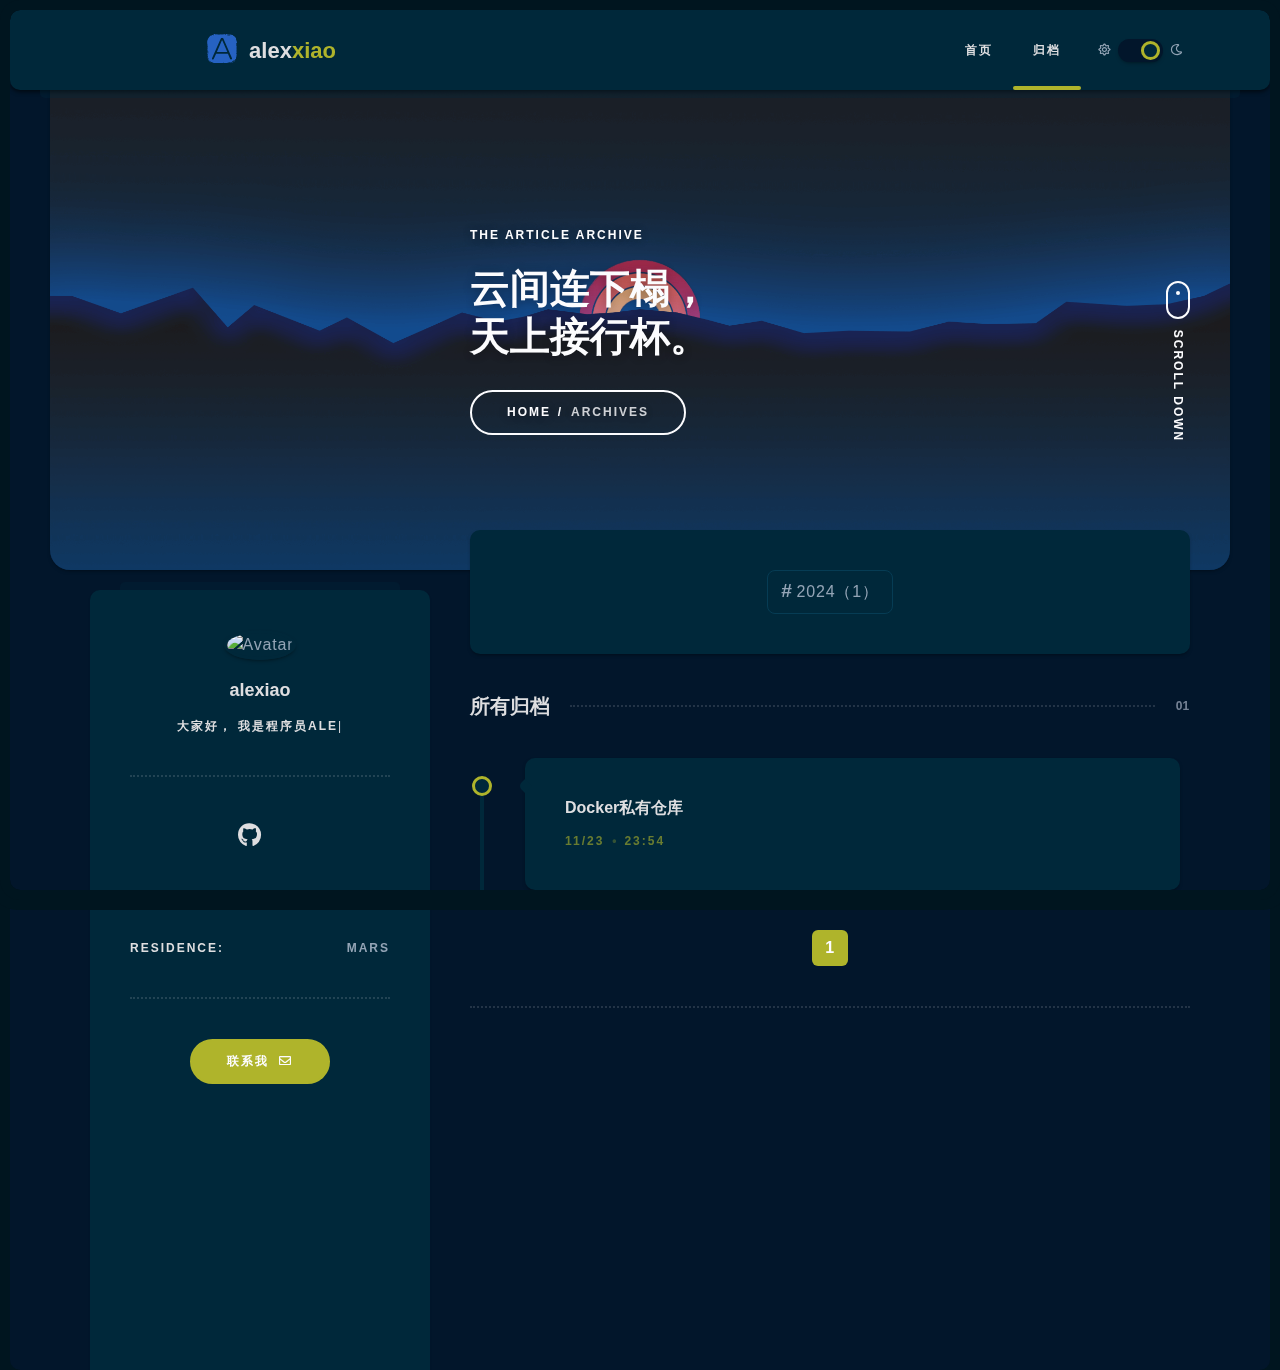
==== commit 20760ec5: "Site updated: 2024-12-08 15:33:31" ====
--- a/archives/index.html
+++ b/archives/index.html
@@ -57,7 +57,7 @@
 
 <!-- Variable -->
 <script>window.ASYNC_CONFIG = {"hostname":"example.com","author":"alexxiao","root":"/","typed_text":["我是程序员alex，一名Java后端开发工程师。"],"theme_version":"2.2.4","theme":{"switch":true,"default":"style-dark"},"favicon":{"logo":"/img/favicon.svg","icon16":"/img/favicon.svg","icon32":"/img/favicon.svg","apple_touch_icon":null,"webmanifest":null,"visibilitychange":false,"hidden":"/failure.ico","show_text":"(/≧▽≦/)咦！又好了！","hide_text":"(●—●)喔哟，崩溃啦！"},"i18n":{"placeholder":"搜索文章...","empty":"找不到您查询的内容: ${query}","hits":"找到 ${hits} 条结果","hits_time":"找到 ${hits} 条结果（用时 ${time} 毫秒）","author":"本文作者：","copyright_link":"本文链接：","copyright_license_title":"版权声明：","copyright_license_content":"本博客所有文章除特别声明外，均默认采用 undefined 许可协议。","copy_success":"复制成功","copy_failure":"复制失败","open_read_mode":"进入阅读模式","exit_read_mode":"退出阅读模式","notice_outdate_message":"距离上次更新已经 undefined 天了, 文章内容可能已经过时。","sticky":"置顶","just":"刚刚","min":"分钟前","hour":"小时前","day":"天前","month":"个月前"},"swup":false,"plugin":{"flickr_justified_gallery":"https://unpkg.com/flickr-justified-gallery@latest/dist/fjGallery.min.js"},"icons":{"sun":"far fa-sun","moon":"far fa-moon","play":"fas fa-play","email":"far fa-envelope","next":"fas fa-arrow-right","calendar":"far fa-calendar-alt","clock":"far fa-clock","user":"far fa-user","back_top":"fas fa-arrow-up","close":"fas fa-times","search":"fas fa-search","reward":"fas fa-hand-holding-usd","toc_tag":"fas fa-th-list","read":"fas fa-book-reader","arrows":"fas fa-arrows-alt-h","double_arrows":"fas fa-angle-double-down","copy":"fas fa-copy"},"icontype":"font","highlight":{"plugin":"highlighjs","theme":true,"copy":true,"lang":true,"title":"default","height_limit":false},"toc":{"post_title":true},"live_time":{"start_time":"","prefix":"博客已萌萌哒运行 undefined 天"},"danmu":{"enable":true,"el":".trm-banner","avatar":true,"delayRange":5000,"speed":80}};</script>
-<script id="async-page-config">window.PAGE_CONFIG = {"isPost":false,"isHome":false,"postUpdate":"2024-11-30 16:25:53"};</script>
+<script id="async-page-config">window.PAGE_CONFIG = {"isPost":false,"isHome":false,"postUpdate":"2024-12-08 15:33:31"};</script>
 
 <!-- Theme mode css -->
 <link data-swup-theme rel="stylesheet" href="/css/index.css?v=2.2.4" id="trm-switch-style">
@@ -318,7 +318,7 @@
         <div class="trm-card">
             <div style="padding: 0 20px;">
                 
-                    <ul class="trm-tag-list"><li class="trm-tag-list-item"><a class="archive-list-link" href="/archives/2024/">2024</a><span class="archive-list-count">（2）</span></li></ul>
+                    <ul class="trm-tag-list"><li class="trm-tag-list-item"><a class="archive-list-link" href="/archives/2024/">2024</a><span class="archive-list-count">（1）</span></li></ul>
                 
             </div>
         </div>
@@ -367,32 +367,6 @@
                 </div>
             </div>
             
-            <div class="trm-timeline-item trm-scroll-animation">
-                <div class="trm-timeline-mark-light"></div>
-                <div class="trm-timeline-mark"></div>
-                <div class="trm-timeline-content more">
-                    
-                        <div class="trm-card-header">
-                            <div class="trm-left-side">
-                                <h6>
-                                    <a href="/2024/11/23/hello-world/" class="trm-anima-link">
-                                        从零开始搭建一个后台模板
-                                    </a>
-                                </h6>
-                                <div class="trm-text-sm trm-accent-color trm-mt-15">
-                                    <ul class="trm-card-data trm-label ">
-                                        <li class="trm-accent-color">11/23</li>
-                                        <li class="trm-accent-color">18:32</li>
-                                        
-                                    </ul>
-                                </div>
-                            </div>
-                        </div>
-                        
-                    
-                </div>
-            </div>
-            
         </div>
         <!-- timeline end -->
     </div>
